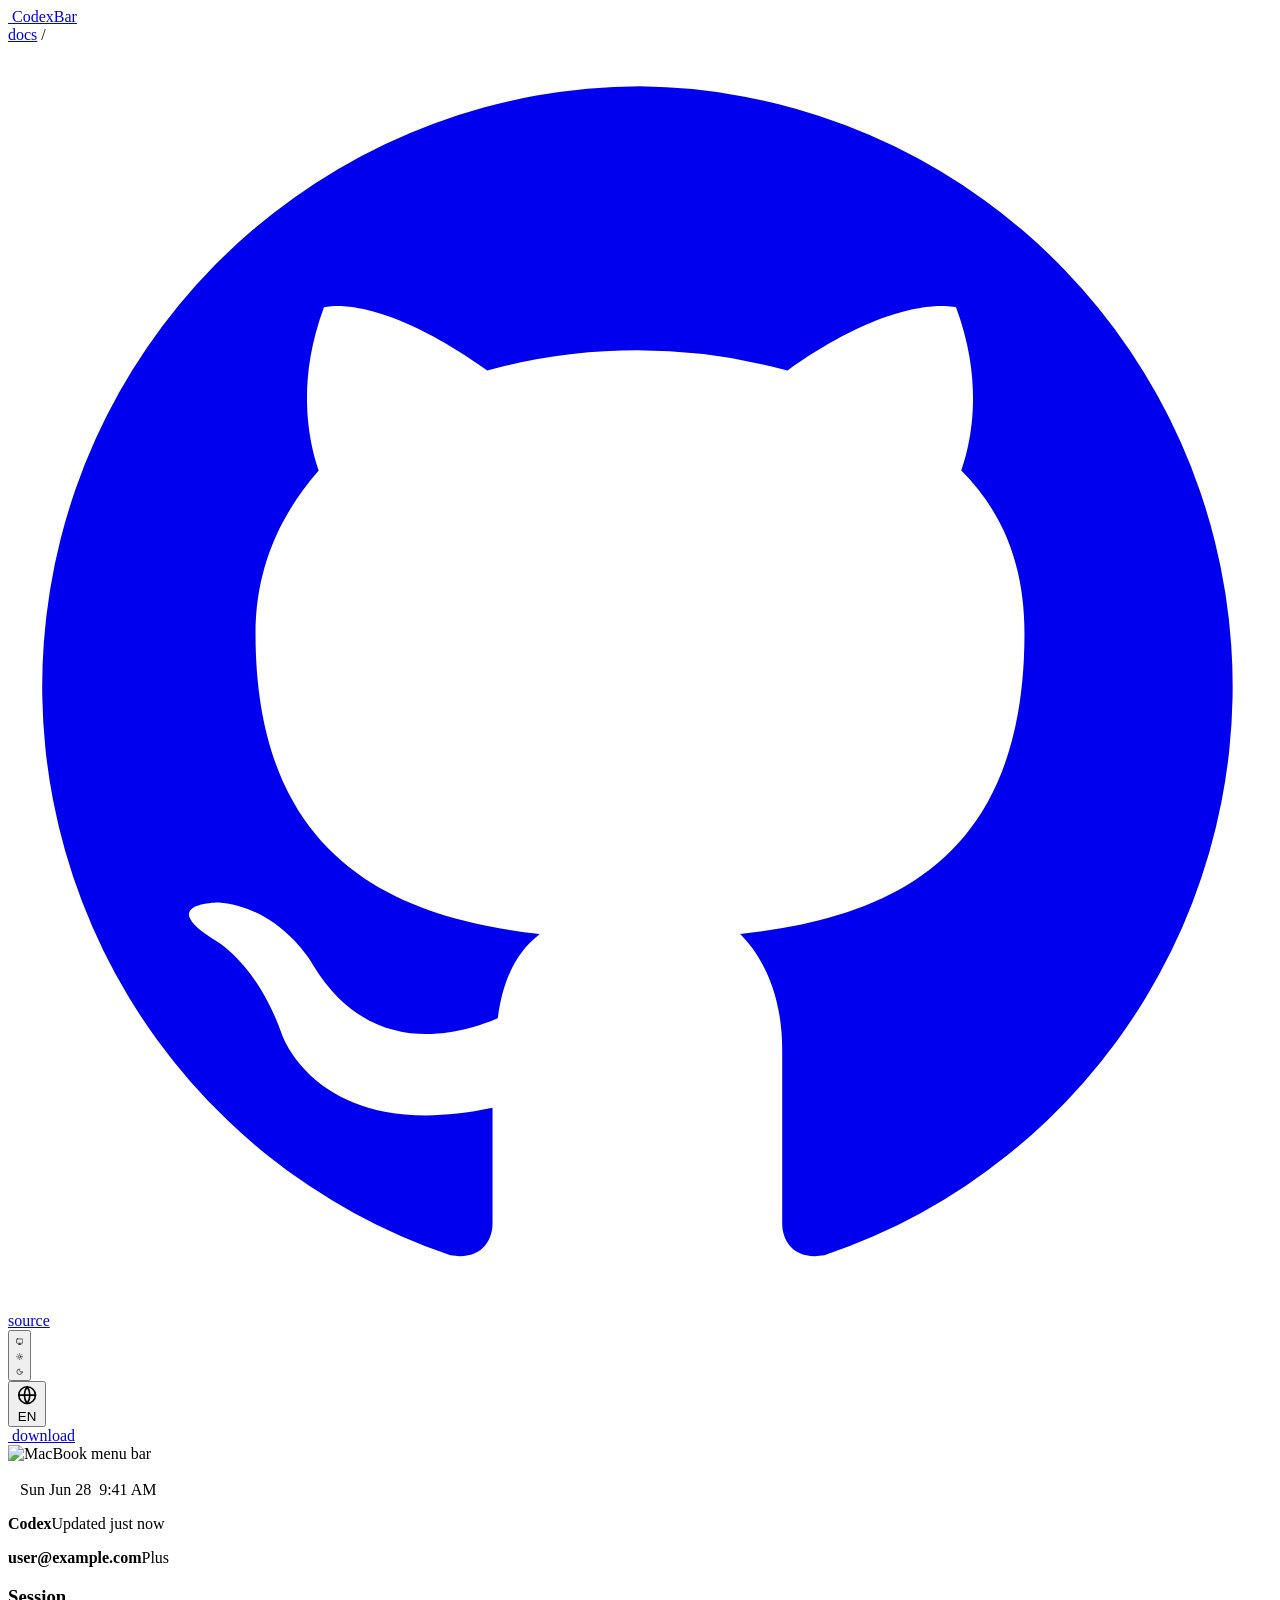
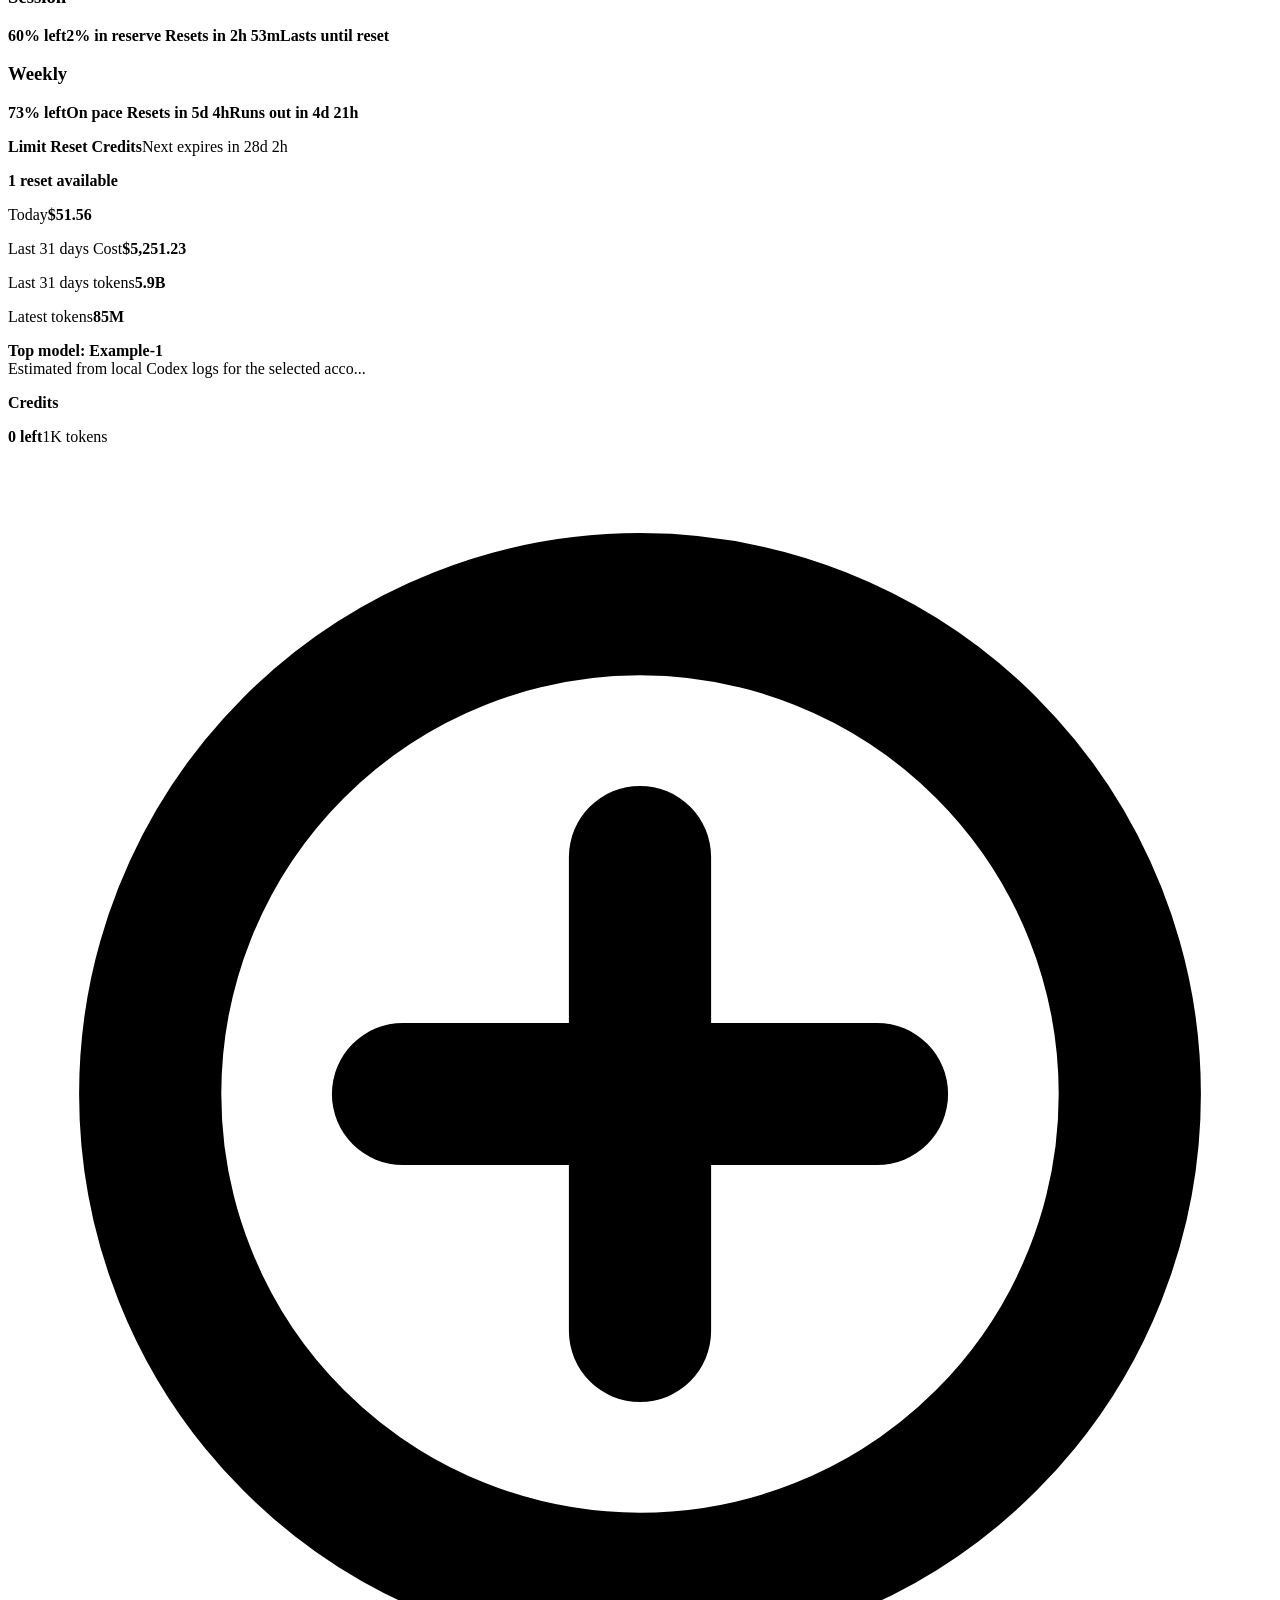
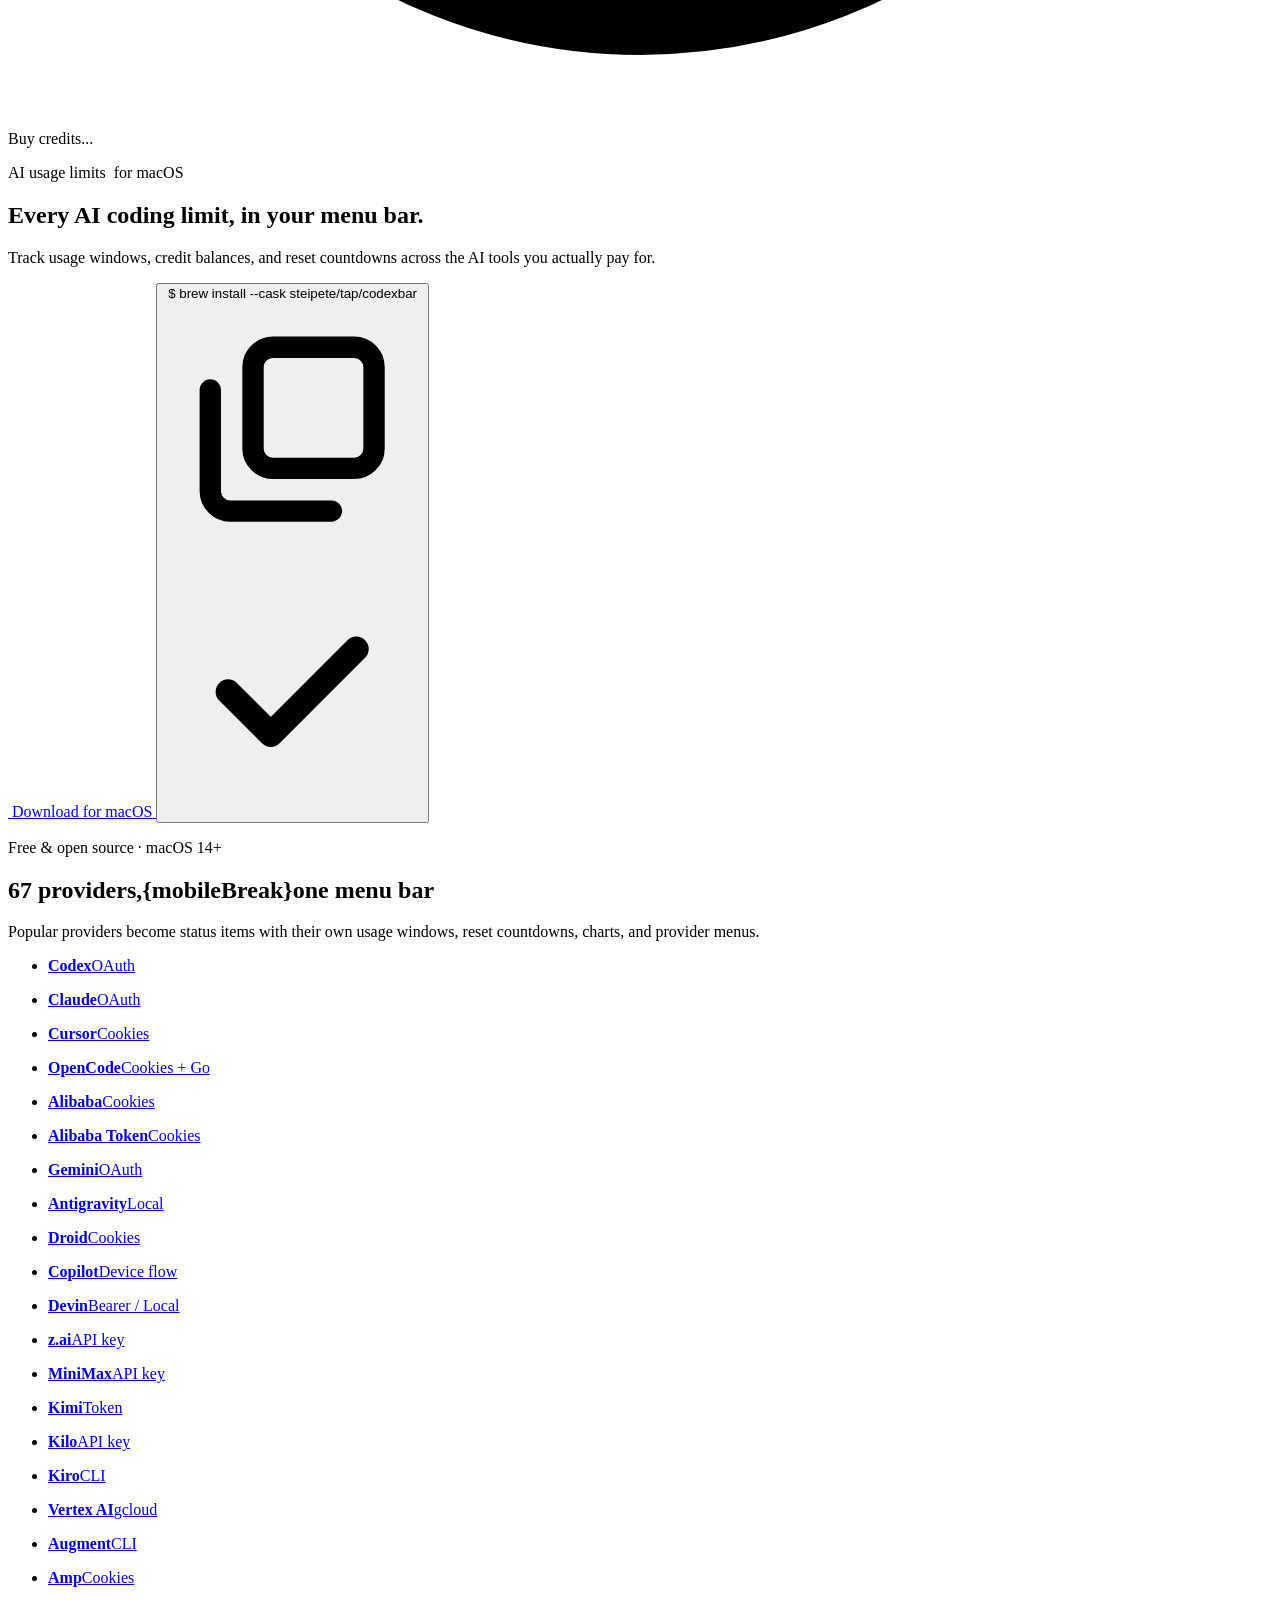
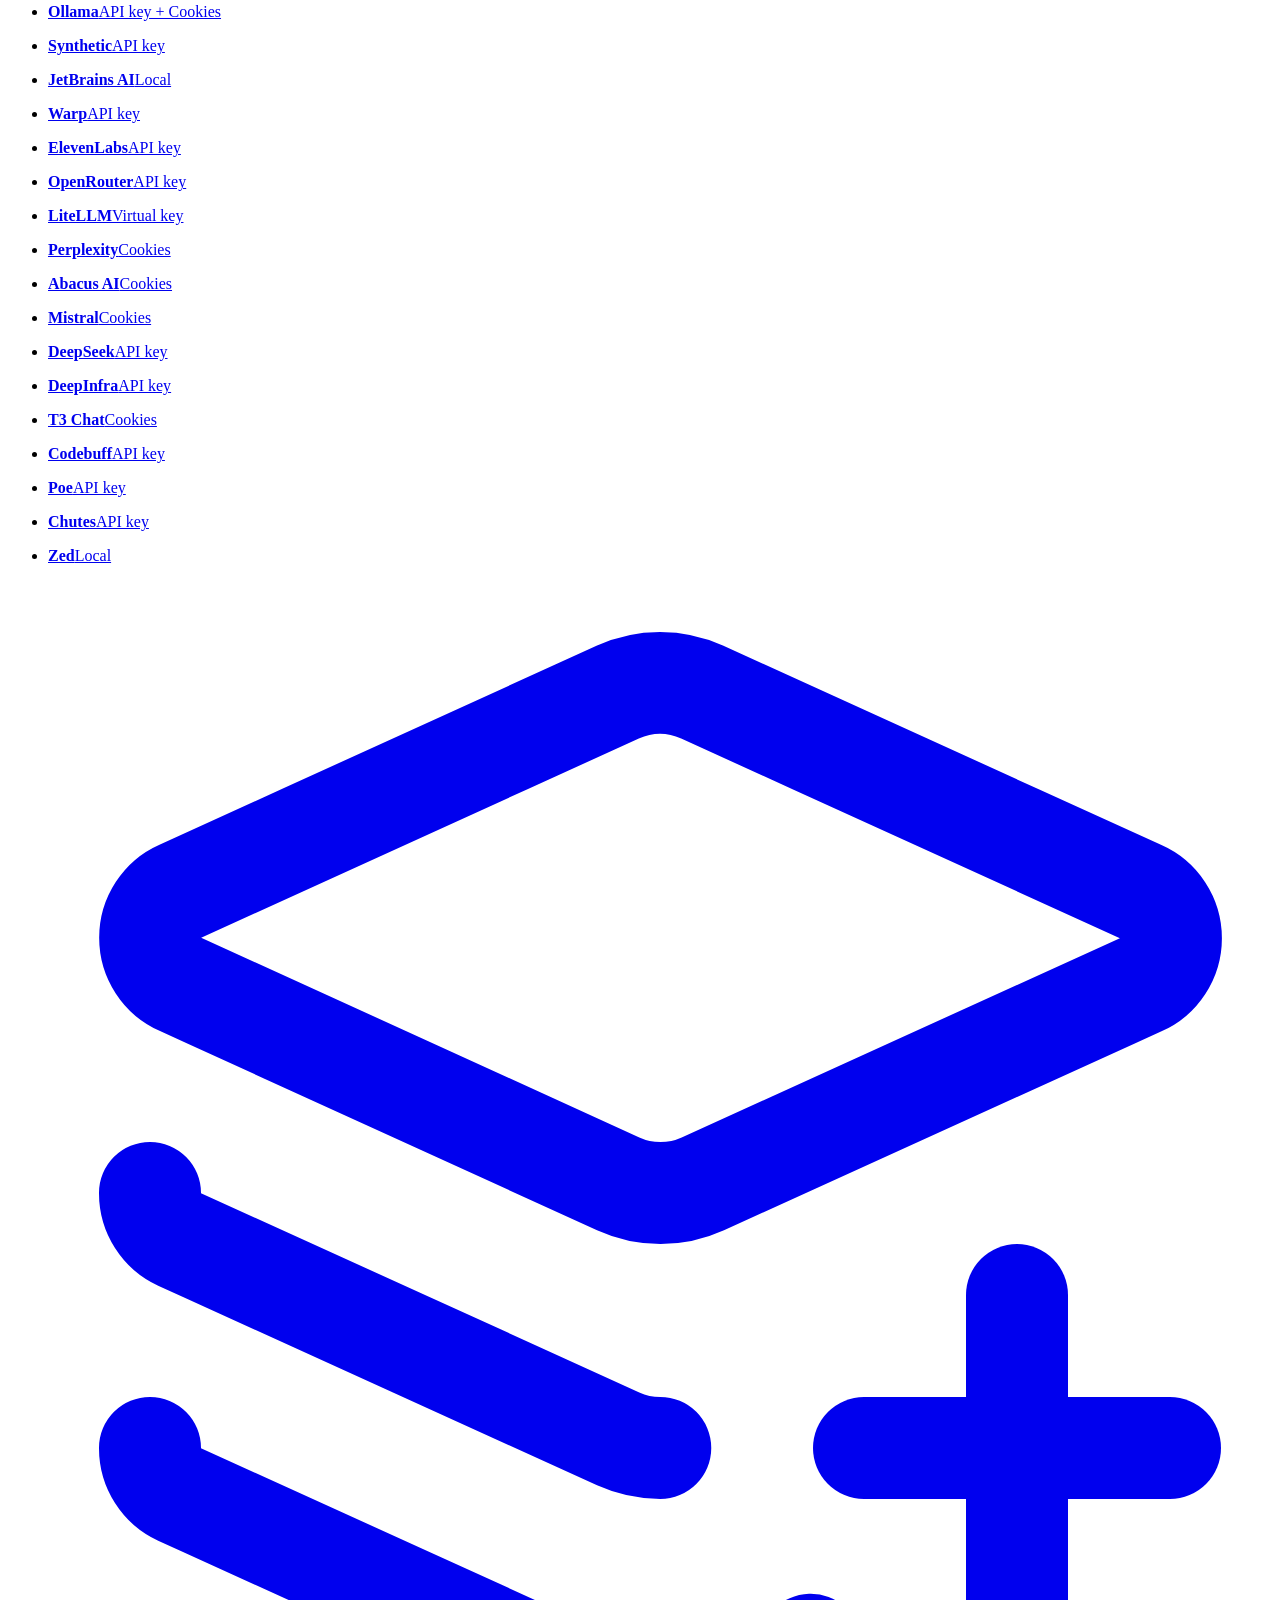
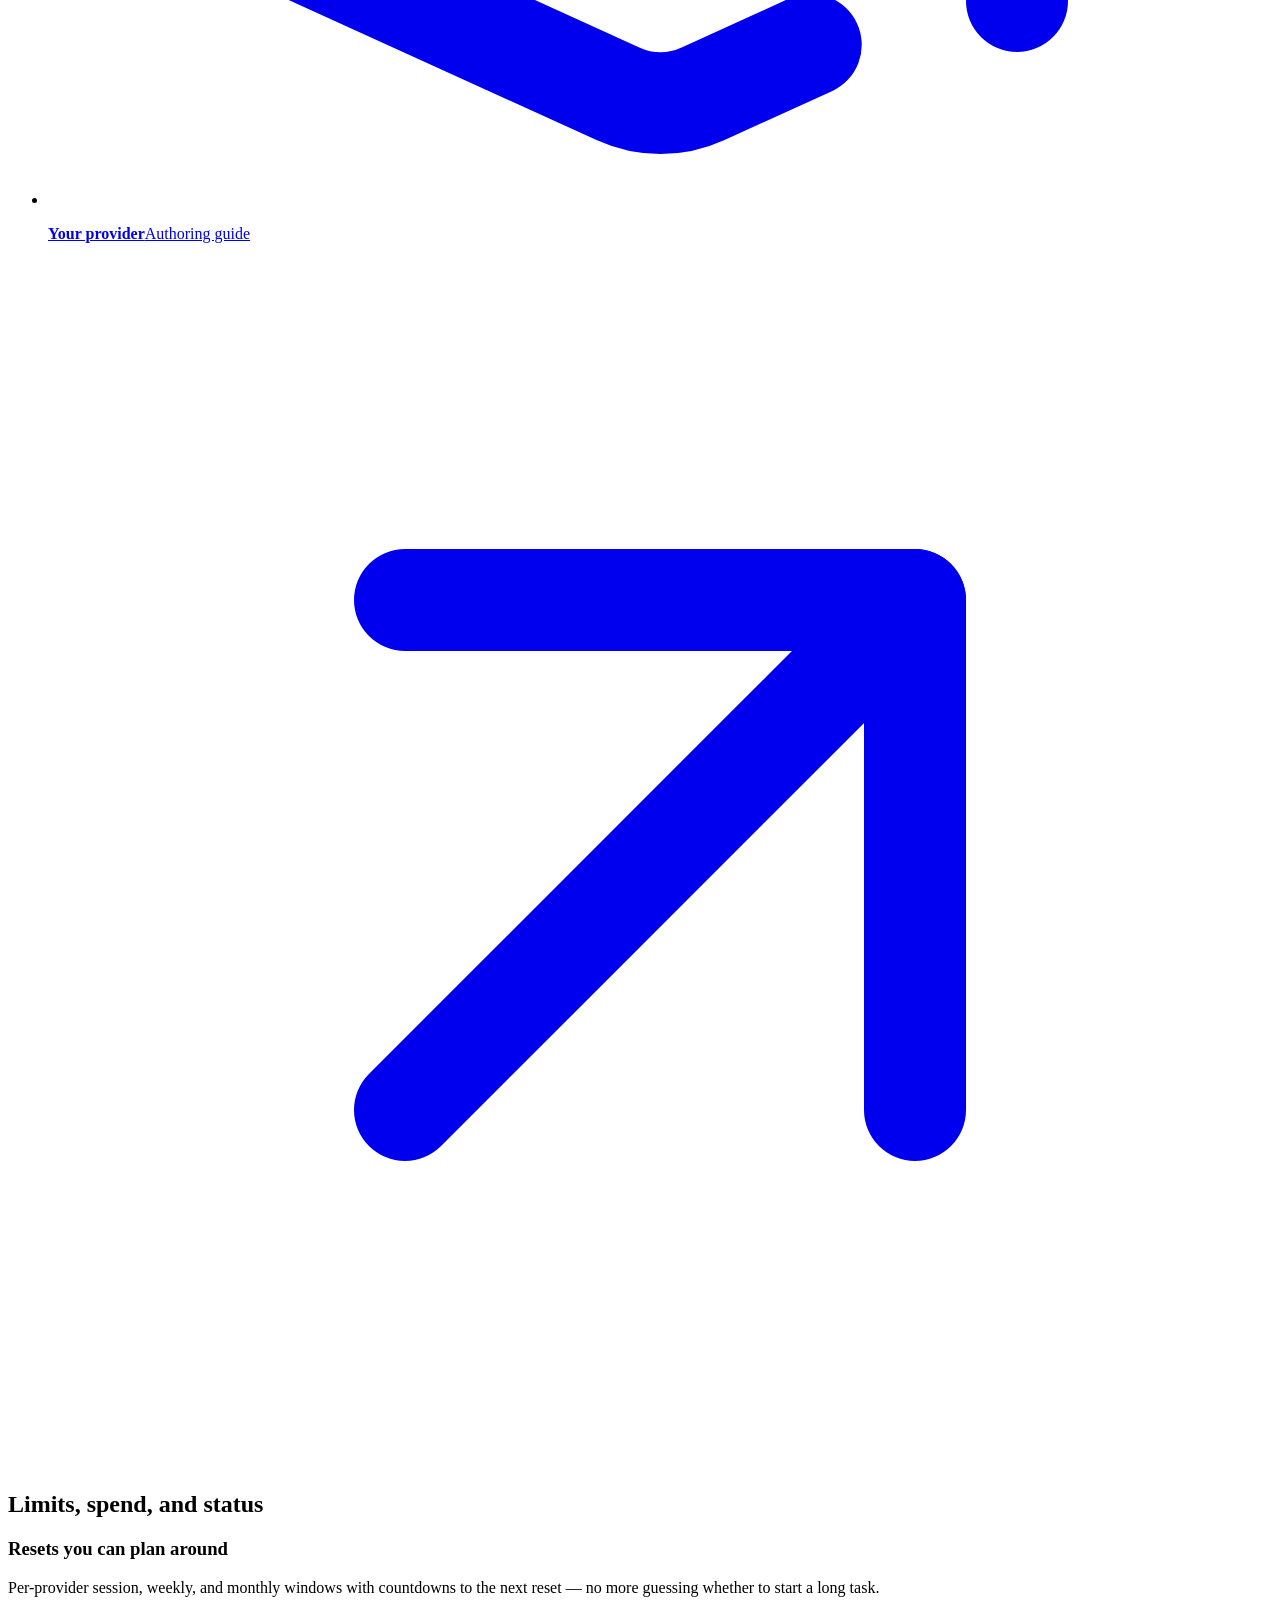
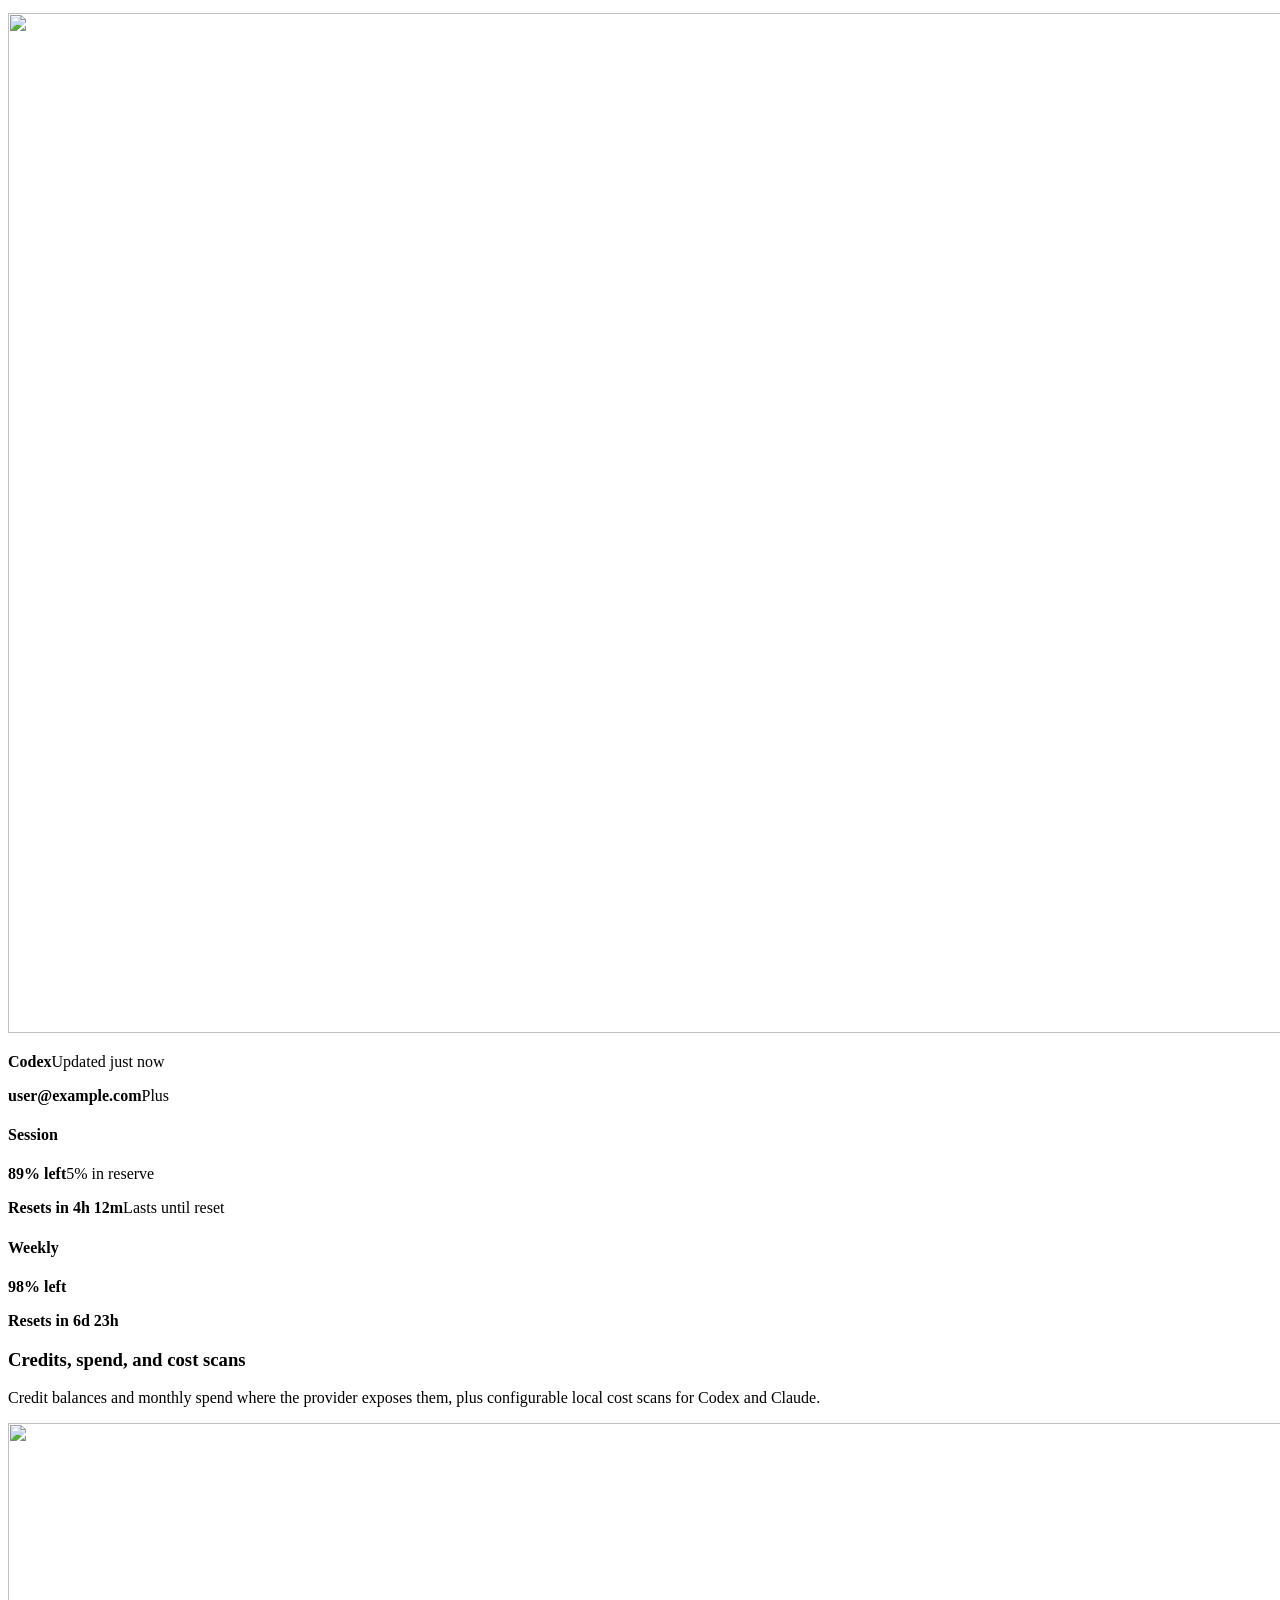
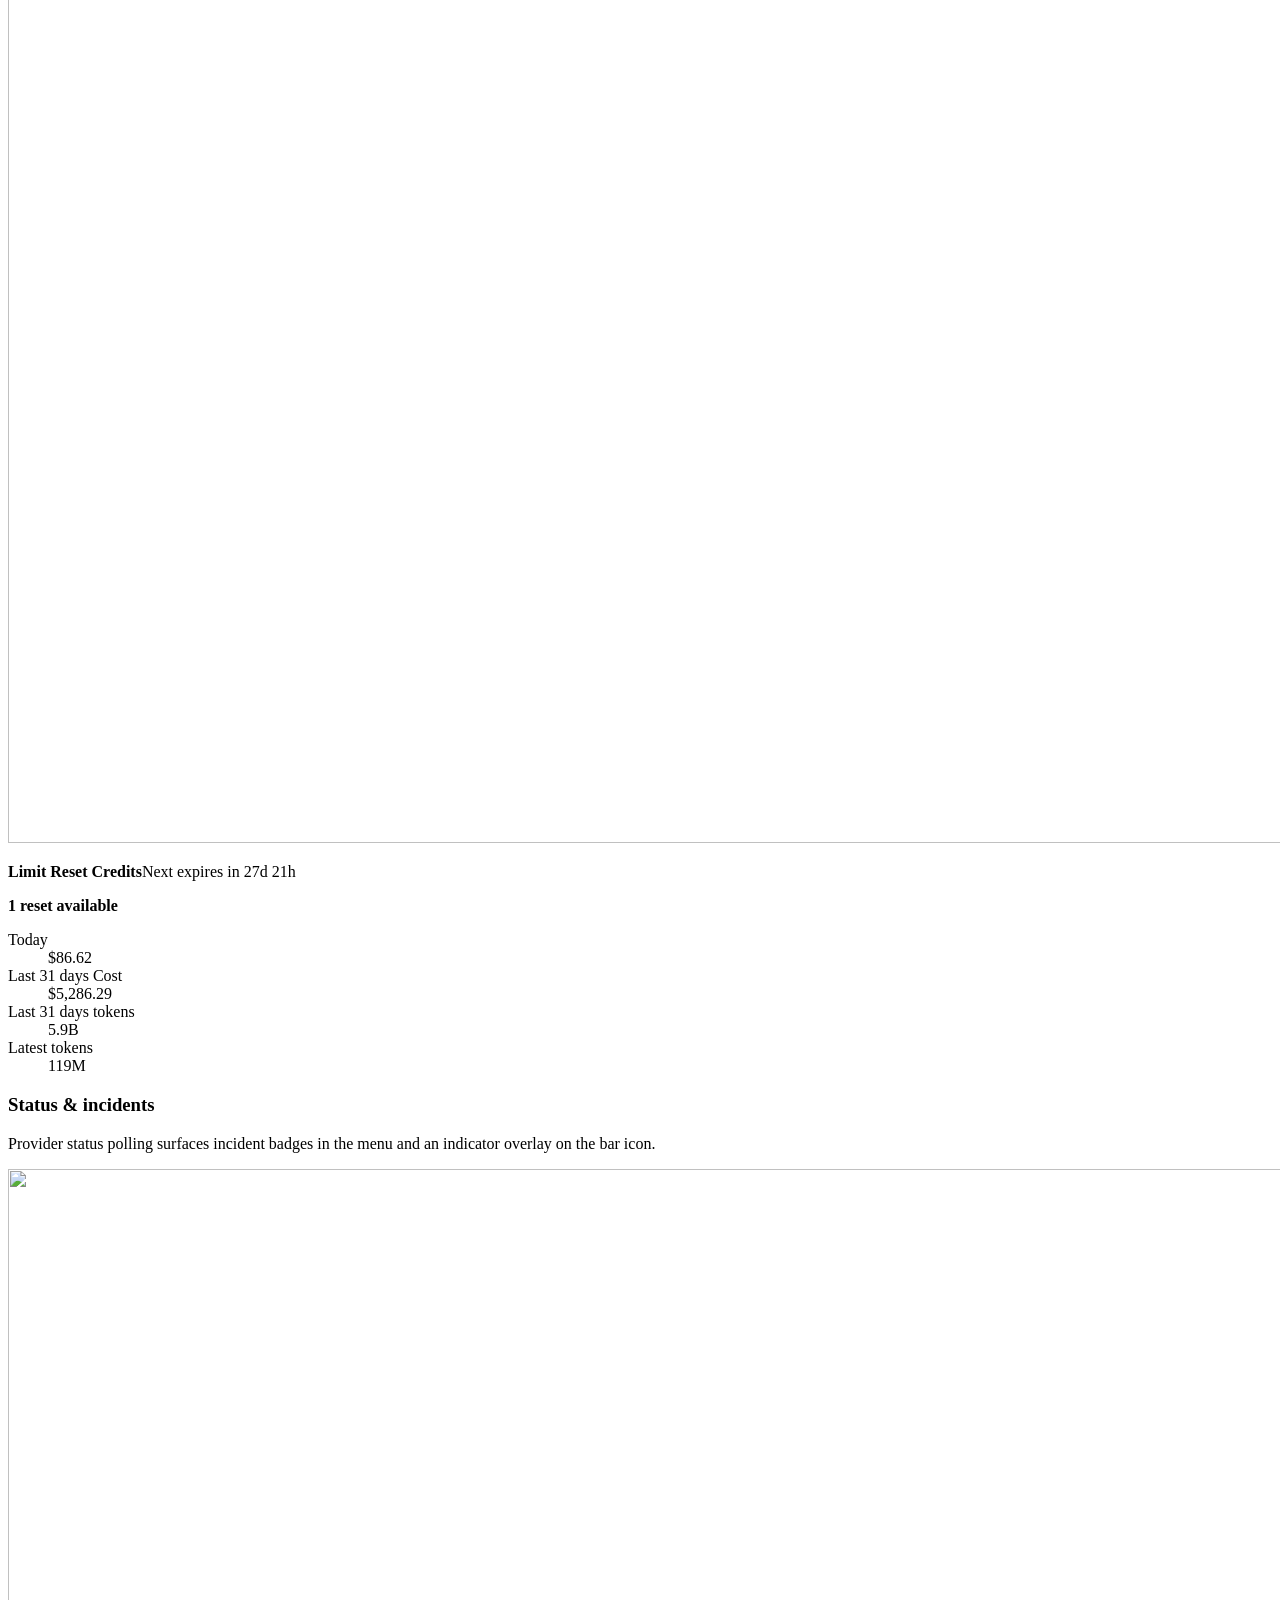
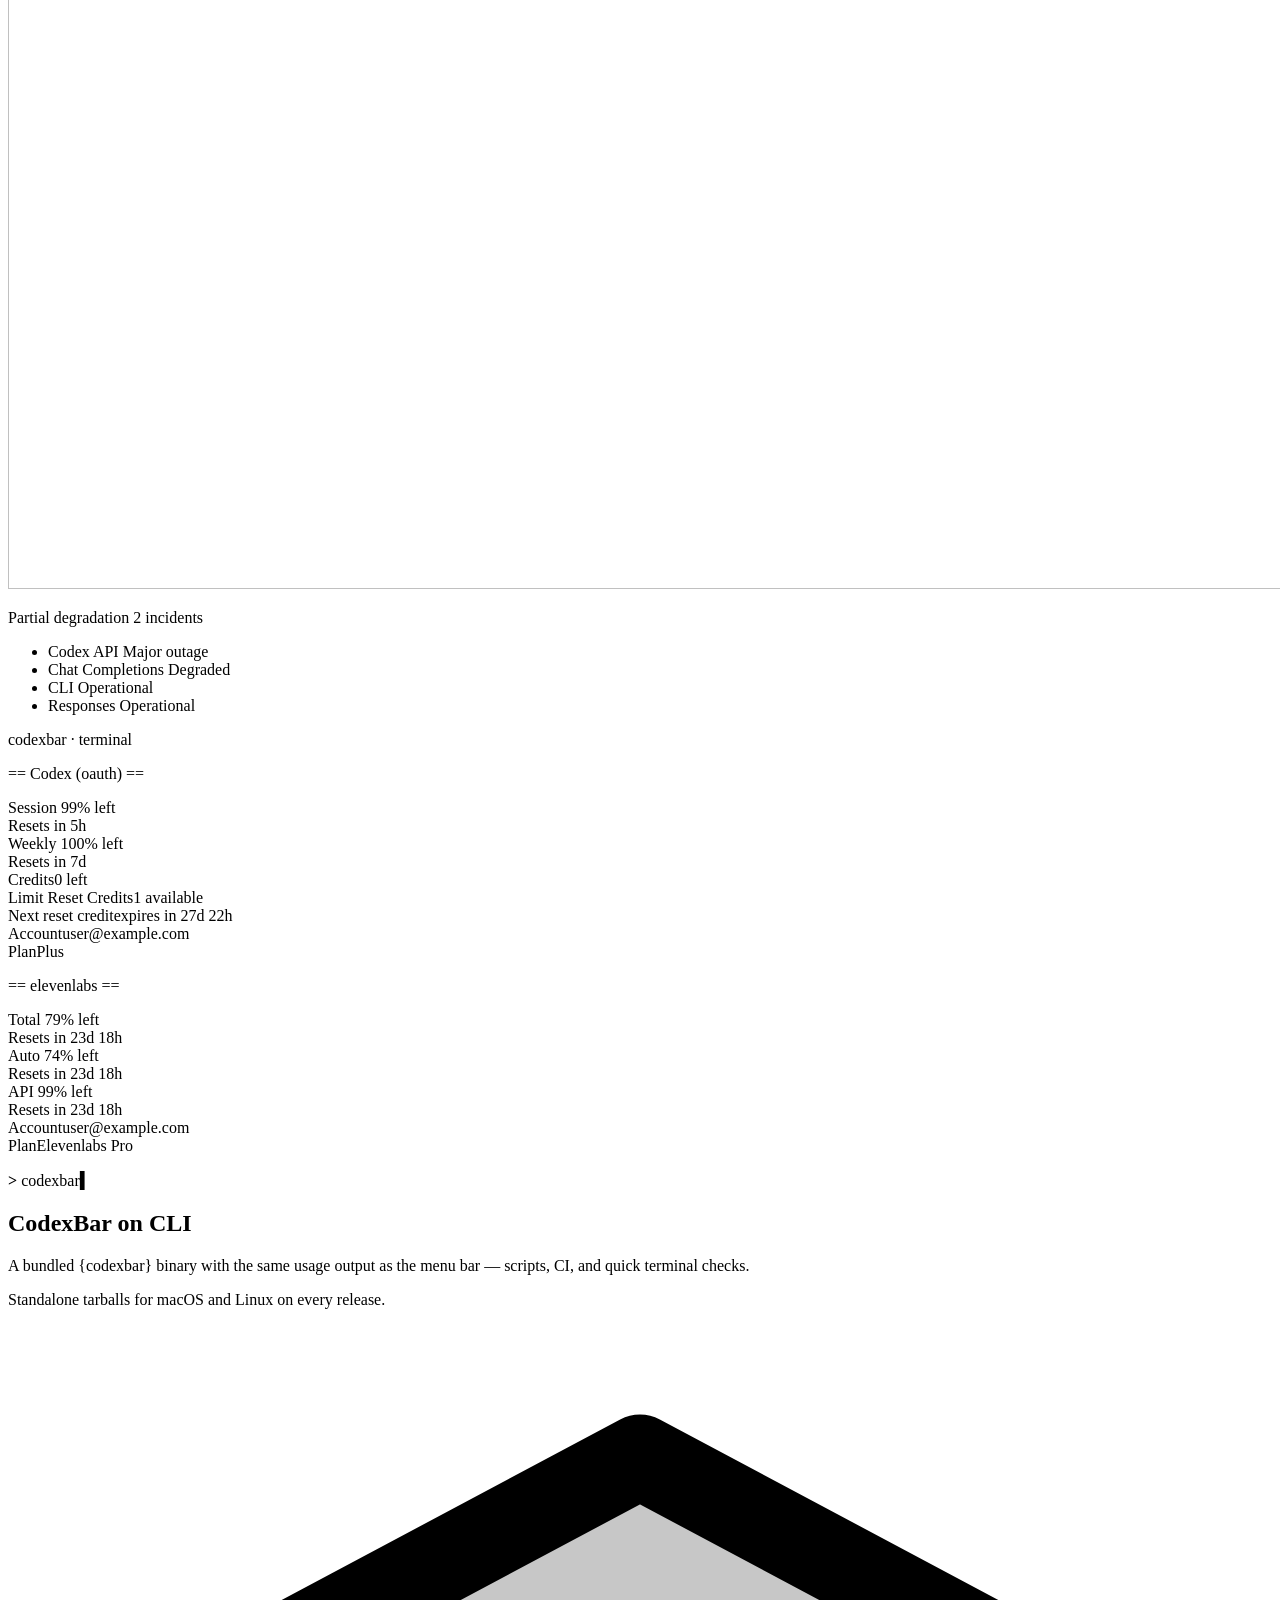
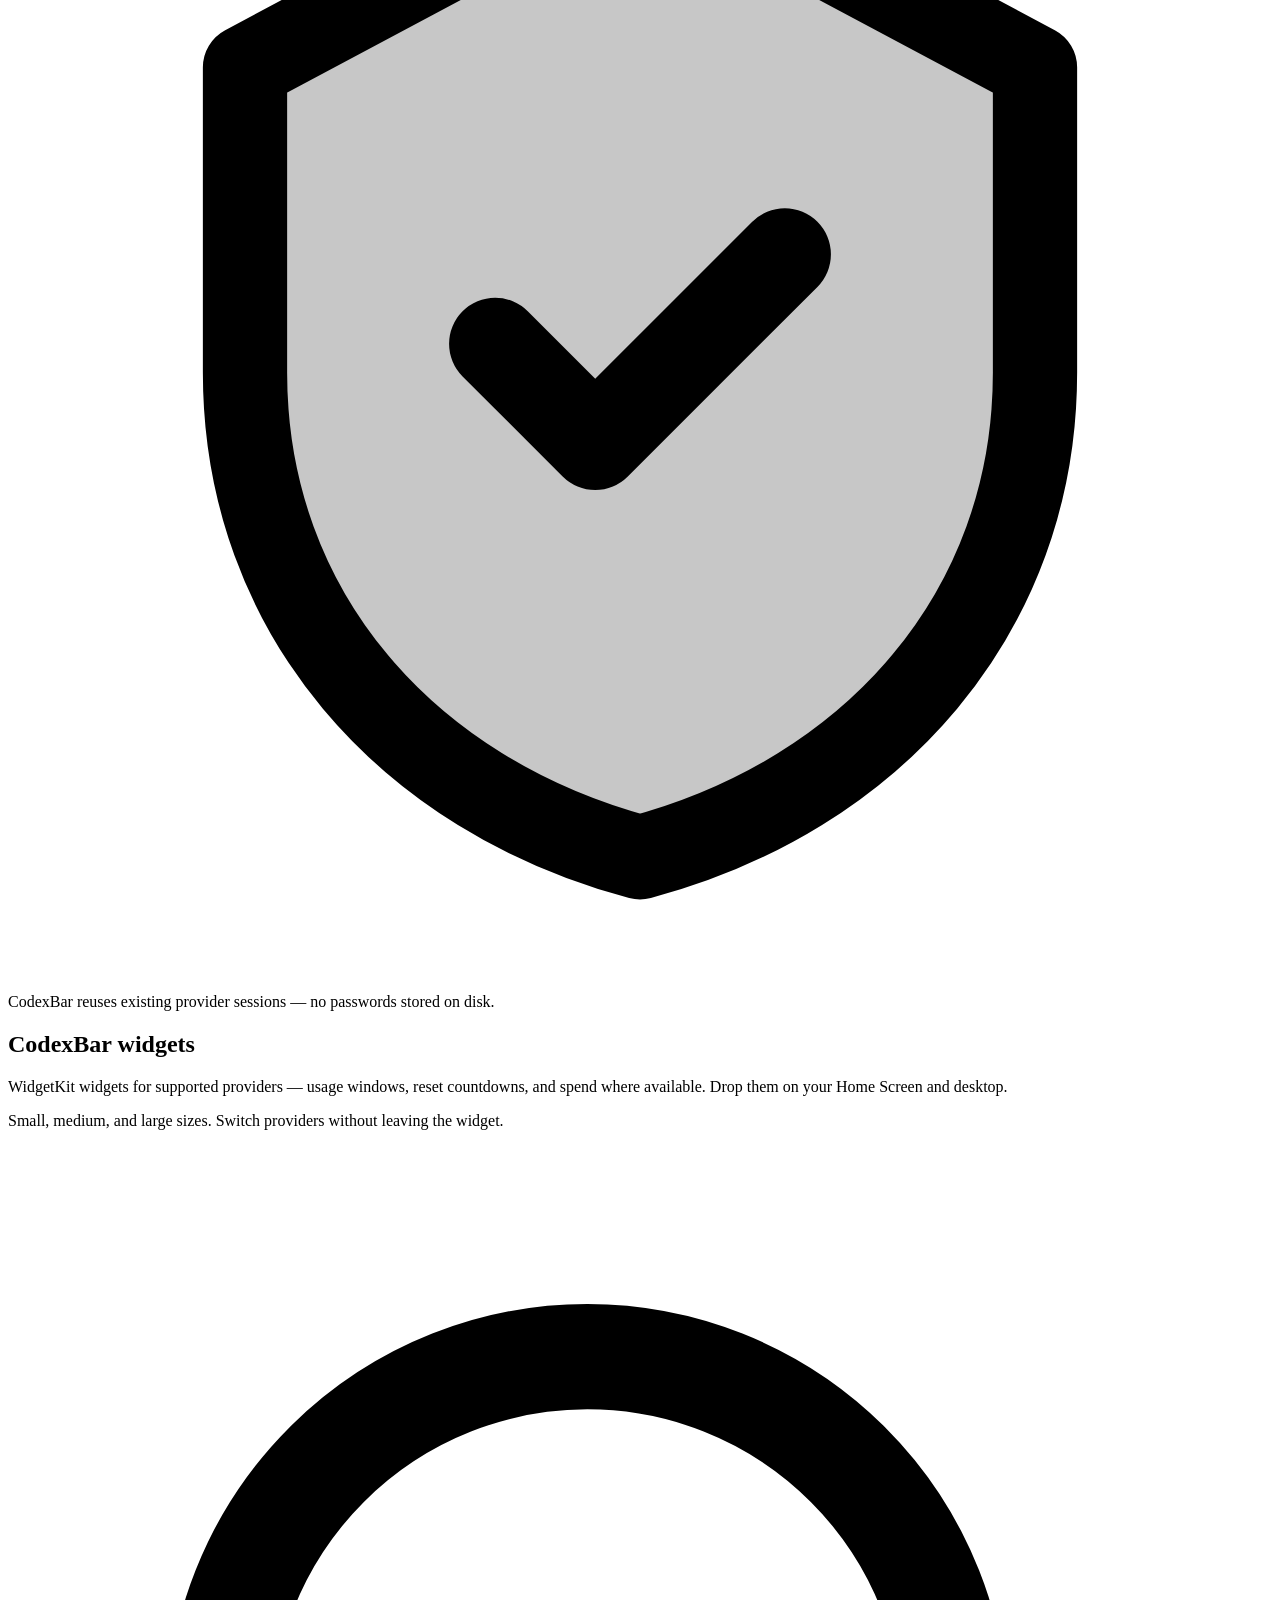
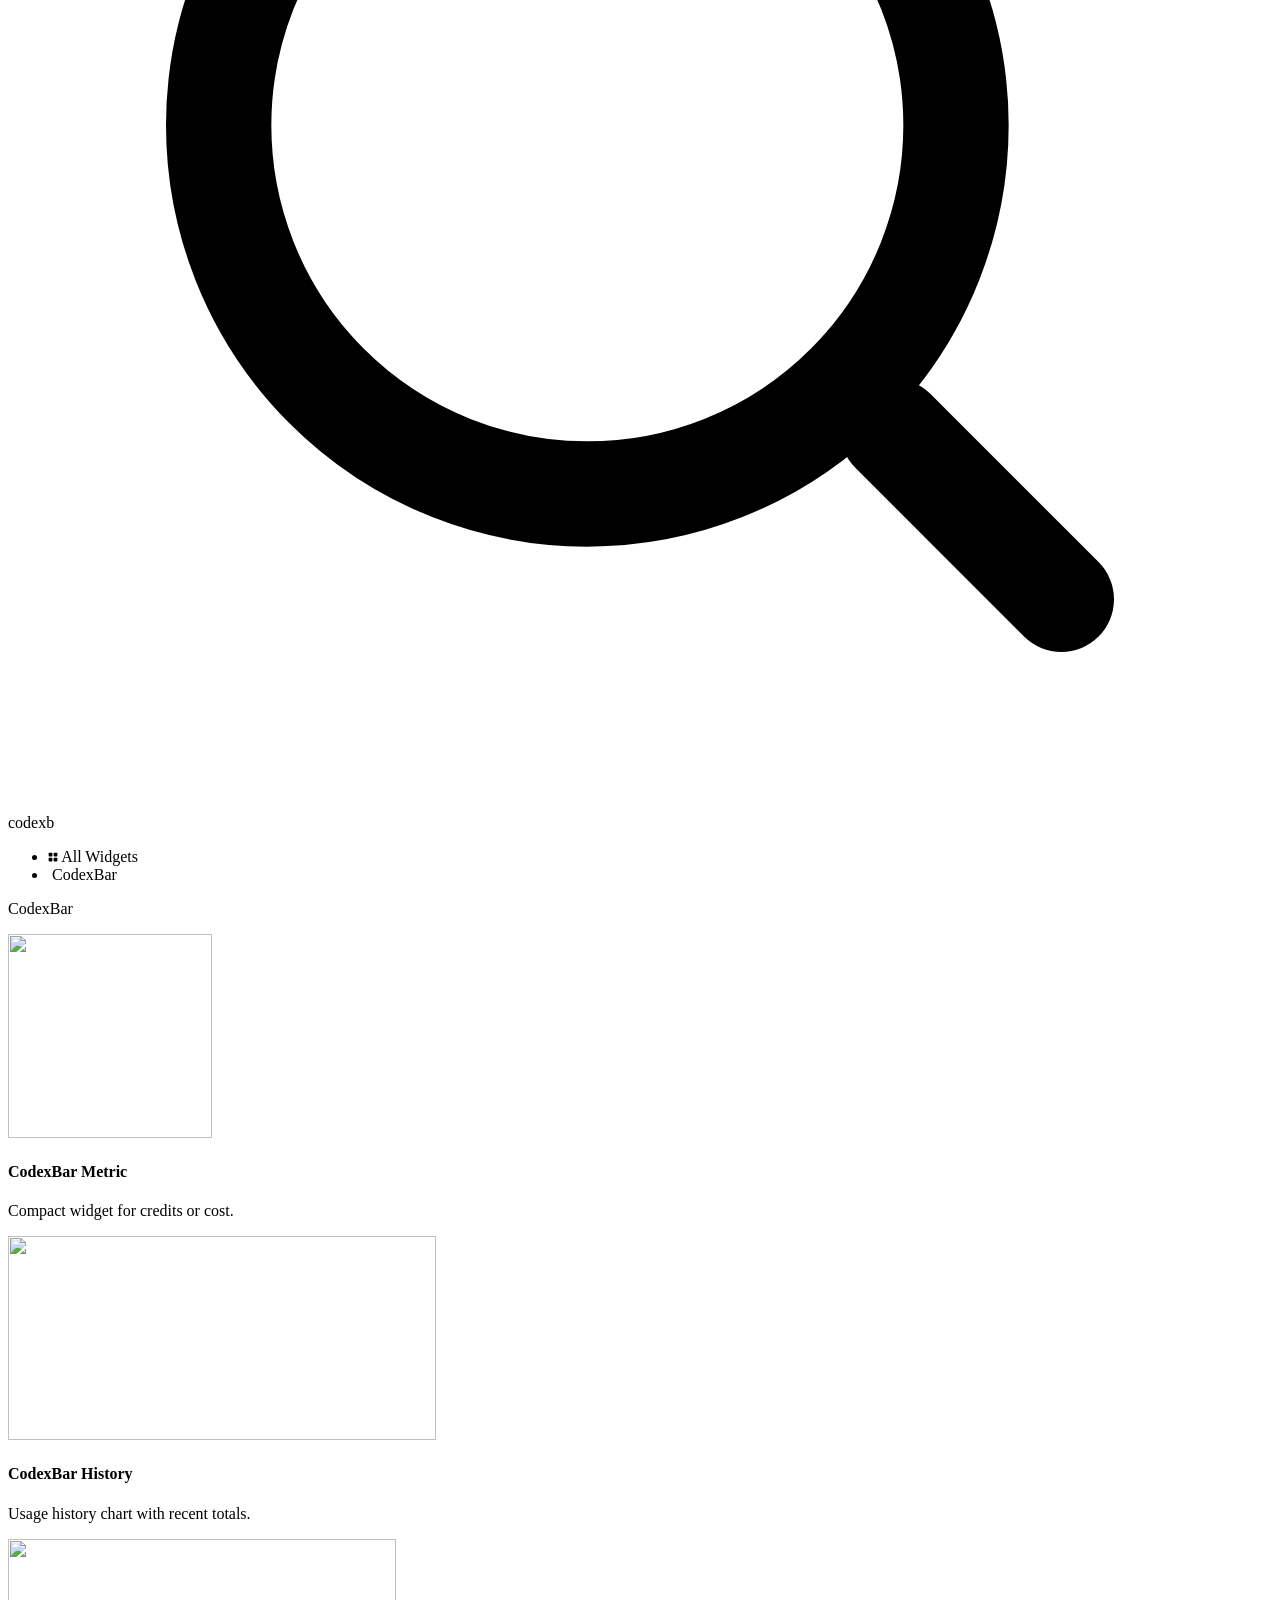
==== docs/index.html @ 72b9cc02 "Merge branch 'steipete:main' into feat/linux-gui" ====
<!doctype html>
<html lang="en" class="bg-black">
  <head>
    <meta charset="utf-8" />
    <meta name="viewport" content="width=device-width, initial-scale=1" />
    <title>CodexBar — every AI coding limit, in your menu bar</title>
    <meta
      name="description"
      content="A tiny macOS menu bar app that tracks AI coding-provider usage windows, credits, costs, and resets across 67 providers — Codex, OpenAI, Claude, Cursor, Gemini, Copilot, LiteLLM, and more."
    />
    <meta name="theme-color" content="#0a0a0c" />
    <link rel="canonical" href="https://codexbar.app/" />
    <link rel="alternate" hreflang="x-default" href="https://codexbar.app/" />
    <link rel="alternate" hreflang="en" href="https://codexbar.app/?lang=en" />
    <link rel="alternate" hreflang="zh-CN" href="https://codexbar.app/?lang=zh-CN" />
    <link rel="alternate" hreflang="zh-TW" href="https://codexbar.app/?lang=zh-TW" />
    <link rel="alternate" hreflang="ja" href="https://codexbar.app/?lang=ja-JP" />
    <link rel="alternate" hreflang="es" href="https://codexbar.app/?lang=es" />
    <link rel="alternate" hreflang="pt-BR" href="https://codexbar.app/?lang=pt-BR" />
    <link rel="alternate" hreflang="ko" href="https://codexbar.app/?lang=ko" />
    <link rel="alternate" hreflang="de" href="https://codexbar.app/?lang=de" />
    <link rel="alternate" hreflang="fr" href="https://codexbar.app/?lang=fr" />
    <link rel="alternate" hreflang="ar" href="https://codexbar.app/?lang=ar" />
    <link rel="alternate" hreflang="it" href="https://codexbar.app/?lang=it" />
    <link rel="alternate" hreflang="vi" href="https://codexbar.app/?lang=vi" />
    <link rel="alternate" hreflang="nl" href="https://codexbar.app/?lang=nl" />
    <link rel="alternate" hreflang="tr" href="https://codexbar.app/?lang=tr" />
    <link rel="alternate" hreflang="uk" href="https://codexbar.app/?lang=uk" />
    <link rel="alternate" hreflang="ru" href="https://codexbar.app/?lang=ru" />
    <link rel="alternate" hreflang="id" href="https://codexbar.app/?lang=id" />
    <link rel="alternate" hreflang="pl" href="https://codexbar.app/?lang=pl" />
    <link rel="alternate" hreflang="fa" href="https://codexbar.app/?lang=fa" />
    <link rel="alternate" hreflang="th" href="https://codexbar.app/?lang=th" />
    <link rel="alternate" hreflang="gl" href="https://codexbar.app/?lang=gl" />
    <link rel="alternate" hreflang="ca" href="https://codexbar.app/?lang=ca" />
    <link rel="alternate" hreflang="sv" href="https://codexbar.app/?lang=sv" />
    <meta property="og:title" content="CodexBar" />
    <meta
      property="og:description"
      content="Track usage windows, credits, and resets across 67 AI coding providers from your macOS menu bar."
    />
    <meta property="og:type" content="website" />
    <meta property="og:url" content="https://codexbar.app/" />
    <meta property="og:image" content="https://codexbar.app/social.png?v=4" />
    <meta property="og:image:width" content="1200" />
    <meta property="og:image:height" content="630" />
    <meta name="twitter:image" content="https://codexbar.app/social.png?v=4" />
    <meta name="twitter:card" content="summary_large_image" />
    <link rel="icon" type="image/png" href="./icon.png?v=2" />
    <link rel="apple-touch-icon" href="./icon.png?v=2" />
    <script>
      (() => {
        const queryTheme = new URLSearchParams(location.search).get('theme');
        let storedTheme = 'system';
        try {
          storedTheme = localStorage.getItem('codexbar-theme') || 'system';
        } catch (_) {}
        const preference = queryTheme === 'light' || queryTheme === 'dark' ? queryTheme : storedTheme;
        const resolvedTheme = preference === 'system'
          ? (window.matchMedia('(prefers-color-scheme: dark)').matches ? 'dark' : 'light')
          : preference;
        document.documentElement.dataset.theme = resolvedTheme;
        document.documentElement.dataset.themePreference = preference;
      })();
    </script>
    <link rel="stylesheet" href="./site-utilities.css?v=1" />
    <link rel="stylesheet" href="./site.css?v=3" />

  </head>

  <body class="min-h-screen overflow-x-hidden text-zinc-100">
    <header class="absolute inset-x-0 top-0 z-20 flex h-[var(--header-height)] items-center justify-between bg-transparent px-5 sm:px-8 md:grid md:grid-cols-[1fr_auto_1fr] lg:px-12">
      <a href="#top" class="button-press flex w-fit items-center gap-2.5 text-sm font-semibold tracking-[-0.03em] text-white sm:text-base" aria-label="CodexBar home" data-i18n-aria-label="nav.home">
        <img src="./icon.png?v=2" alt="" class="h-7 w-7 rounded-[7px] sm:h-8 sm:w-8 sm:rounded-lg" />
        <span>CodexBar</span>
      </a>

      <nav class="hidden items-center justify-center gap-3 md:flex" aria-label="Project links" data-i18n-aria-label="nav.projectLinks">
        <a
          href="https://github.com/steipete/CodexBar/blob/main/docs/providers.md"
          class="button-press hidden text-[14px] text-zinc-400 hover:text-white sm:block"
         data-i18n="nav.docs">docs</a>
        <span class="hidden text-sm text-zinc-700 sm:block" aria-hidden="true" data-project-separator>/</span>
        <a
          href="https://github.com/steipete/CodexBar"
          class="button-press group flex items-center justify-center gap-2.5 text-[14px] text-zinc-400 hover:text-white"
          aria-label="CodexBar source on GitHub" data-i18n-aria-label="nav.sourceGitHub"
        >
          <svg class="h-5 w-5" viewBox="0 0 24 24" fill="currentColor" aria-hidden="true">
            <path d="M12 .8a11.4 11.4 0 0 0-3.6 22.2c.6.1.8-.3.8-.6v-2.2c-3.3.7-4-1.4-4-1.4-.5-1.4-1.3-1.8-1.3-1.8-1.1-.7.1-.7.1-.7 1.2.1 1.8 1.2 1.8 1.2 1.1 1.8 2.8 1.3 3.5 1 .1-.8.4-1.3.8-1.6-2.6-.3-5.4-1.3-5.4-5.7 0-1.3.5-2.3 1.2-3.1-.1-.3-.5-1.5.1-3.1 0 0 1-.3 3.1 1.2a10.8 10.8 0 0 1 5.7 0C16.9 4.7 18 5 18 5c.6 1.6.2 2.8.1 3.1.8.8 1.2 1.8 1.2 3.1 0 4.4-2.7 5.4-5.4 5.7.4.4.8 1.1.8 2.2v3.3c0 .3.2.7.8.6A11.4 11.4 0 0 0 12 .8Z" />
          </svg>
          <span class="hidden sm:inline" data-i18n-rich="nav.sourceStars">
            source
          </span>
        </a>
      </nav>

      <nav class="flex items-center justify-end gap-2 sm:gap-3" aria-label="Display and download" data-i18n-aria-label="nav.displayDownload">
        <button class="theme-option grid" id="theme-toggle" type="button" data-theme-value="system" aria-label="Theme: system. Switch to light" title="System theme">
              <svg data-theme-icon="system" viewBox="0 0 24 24" fill="none" stroke="currentColor" stroke-width="2" stroke-linecap="round" stroke-linejoin="round" aria-hidden="true">
                <rect width="20" height="14" x="2" y="3" rx="2" />
                <line x1="8" x2="16" y1="21" y2="21" />
                <line x1="12" x2="12" y1="17" y2="21" />
              </svg>
              <svg data-theme-icon="light" viewBox="0 0 24 24" fill="none" stroke="currentColor" stroke-width="2" stroke-linecap="round" stroke-linejoin="round" aria-hidden="true">
                <circle cx="12" cy="12" r="4" />
                <path d="M12 2v2" /><path d="M12 20v2" /><path d="m4.93 4.93 1.41 1.41" /><path d="m17.66 17.66 1.41 1.41" /><path d="M2 12h2" /><path d="M20 12h2" /><path d="m6.34 17.66-1.41 1.41" /><path d="m19.07 4.93-1.41 1.41" />
              </svg>
              <svg data-theme-icon="dark" viewBox="0 0 24 24" fill="none" stroke="currentColor" stroke-width="2" stroke-linecap="round" stroke-linejoin="round" aria-hidden="true">
                <path d="M20.985 12.486a9 9 0 1 1-9.473-9.472c.405-.022.617.46.402.803a6 6 0 0 0 8.268 8.268c.344-.215.825-.004.803.401" />
              </svg>
        </button>

        <div class="language-picker" id="language-picker">
          <button
            class="language-picker-trigger button-press"
            id="language-picker-trigger"
            type="button"
            aria-haspopup="listbox"
            aria-expanded="false"
            aria-controls="language-picker-menu"
            aria-label="Language" data-i18n-aria-label="nav.language"
          >
            <svg viewBox="0 0 24 24" fill="none" stroke="currentColor" stroke-width="1.8" stroke-linecap="round" stroke-linejoin="round" aria-hidden="true">
              <circle cx="12" cy="12" r="9" />
              <path d="M3 12h18M12 3a15 15 0 0 1 0 18M12 3a15 15 0 0 0 0 18" />
            </svg>
            <span data-lang-short>EN</span>
          </button>
          <div class="language-picker-menu" id="language-picker-menu" hidden>
            <div class="language-picker-menu-scroll" id="language-picker-list" role="listbox" aria-label="Language" data-i18n-aria-label="nav.language"></div>
          </div>
        </div>

        <span class="header-divider hidden sm:block" aria-hidden="true"></span>
        <a
          href="https://github.com/steipete/CodexBar/releases/latest"
          class="download-button button-press inline-flex h-9 items-center gap-2 rounded-full px-4 text-sm font-medium sm:h-10 sm:px-5"
        >
          <span class="grid h-4 w-4 place-items-center" aria-hidden="true">
            <img src="./images/apple.svg" alt="" class="apple-icon" />
          </span>
          <span data-i18n="nav.download">download</span>
        </a>
      </nav>
    </header>

    <main id="top">
      <section class="hero-section relative overflow-hidden">
          <div class="mockup-stage" id="mockup-stage" aria-hidden="true">
          <div class="mockup-glow" aria-hidden="true"></div>
          <div class="mockup-wrap" id="mockup-wrap">
            <img
              src="./hero-mockup.svg"
              alt="MacBook menu bar"
              data-i18n-alt="mockup.macbookAlt"
              class="block h-full w-full select-none object-contain"
              draggable="false"
              width="6111"
              height="3239"
              fetchpriority="high"
            />
          </div>
          <div class="mockup-hud-layer">
            <div class="mockup-artboard">
            <div class="mockup-hud-anchor">
            <div class="system-menubar" aria-label="macOS menu bar status items" data-i18n-aria-label="mockup.menuBarAria">
              <img class="sf-symbol sf-symbol--openclaw" src="./images/menubar/openclaw-menubar.svg" alt="" aria-hidden="true" />
              <div class="menu-bar-mark" aria-label="CodexBar menu bar icon" data-i18n-aria-label="mockup.menuIconAria">
                <span></span>
                <span></span>
              </div>
              <img class="sf-symbol" src="./images/menubar/wifi.png" alt="" aria-hidden="true" style="filter: brightness(0) invert(86%) drop-shadow(0 0.08em 0.18em rgba(0, 0, 0, 0.58))" />
              <img class="sf-symbol" src="./images/menubar/personalhotspot.png" alt="" aria-hidden="true" style="filter: brightness(0) invert(86%) drop-shadow(0 0.08em 0.18em rgba(0, 0, 0, 0.58))" />
              <img class="sf-symbol" src="./images/menubar/person-circle.png" alt="" aria-hidden="true" style="filter: brightness(0) invert(86%) drop-shadow(0 0.08em 0.18em rgba(0, 0, 0, 0.58))" />
              <span class="time" id="menu-time">Sun Jun 28&nbsp;&nbsp;9:41 AM</span>
            </div>
            <aside class="codex-popover" aria-label="Open CodexBar usage panel" data-i18n-aria-label="mockup.usagePanelAria">
              <header class="popover-top">
                <p><strong>Codex</strong><span data-i18n="mockup.updatedJustNow">Updated just now</span></p>
                <p class="right"><strong>user@example.com</strong><span data-i18n="mockup.plus">Plus</span></p>
              </header>

              <section class="popover-section">
                <h3 data-i18n="mockup.session">Session</h3>
                <div class="usage-meter" style="--fill: 60%; --danger: 58%; --meter-delay: 420ms;"><i style="--tick: 20%;"></i><i style="--tick: 48%;"></i></div>
                <p class="usage-row">
                  <span><strong data-i18n="mockup.left60">60% left</strong><strong data-i18n="mockup.reserve2">2% in reserve</strong></span>
                  <span class="right"><strong data-i18n="mockup.resets2h53m">Resets in 2h 53m</strong><strong data-i18n="mockup.lastsUntilReset">Lasts until reset</strong></span>
                </p>
              </section>

              <section class="popover-section">
                <h3 data-i18n="mockup.weekly">Weekly</h3>
                <div class="usage-meter" style="--fill: 73%; --danger: 73%; --meter-delay: 520ms;"><i style="--tick: 20%;"></i><i style="--tick: 48%;"></i></div>
                <p class="usage-row">
                  <span><strong data-i18n="mockup.left73">73% left</strong><strong data-i18n="mockup.onPace">On pace</strong></span>
                  <span class="right"><strong data-i18n="mockup.resets5d4h">Resets in 5d 4h</strong><strong data-i18n="mockup.runsOut4d21h">Runs out in 4d 21h</strong></span>
                </p>
              </section>

              <section class="reset-credit">
                <p><strong data-i18n="mockup.limitResetCredits">Limit Reset Credits</strong><span data-i18n="mockup.nextExpires28d2h">Next expires in 28d 2h</span></p>
                <p><strong data-i18n="mockup.manualResetAvailable">1 reset available</strong></p>
              </section>

              <section class="number-grid" aria-label="Recent Codex usage" data-i18n-aria-label="mockup.recentUsageAria">
                <p class="popover-number"><span data-i18n="mockup.today">Today</span><strong>$51.56</strong></p>
                <p class="popover-number"><span data-i18n="mockup.last31DaysCost">Last 31 days Cost</span><strong>$5,251.23</strong></p>
                <p class="popover-number"><span data-i18n="mockup.last31DaysTokens">Last 31 days tokens</span><strong>5.9B</strong></p>
                <p class="popover-number"><span data-i18n="mockup.latestTokens">Latest tokens</span><strong>85M</strong></p>
              </section>

              <figure class="usage-chart" aria-label="31 day usage chart" data-i18n-aria-label="mockup.usageChartAria">
                <i style="--h: 52%;"></i><i style="--h: 55%;"></i><i style="--h: 38%;"></i><i style="--h: 60%;"></i><i style="--h: 34%;"></i><i style="--h: 73%;"></i><i style="--h: 33%;"></i><i style="--h: 10%;"></i><i style="--h: 28%;"></i><i style="--h: 47%;"></i><i style="--h: 18%;"></i><i style="--h: 5%;"></i><i style="--h: 20%;"></i><i style="--h: 18%;"></i><i style="--h: 4%;"></i><i style="--h: 9%;"></i><i style="--h: 32%;"></i><i style="--h: 40%;"></i><i style="--h: 28%;"></i><i style="--h: 38%;"></i><i style="--h: 45%;"></i><i style="--h: 31%;"></i><i style="--h: 39%;"></i><i style="--h: 42%;"></i><i style="--h: 34%;"></i><i style="--h: 8%;"></i><i style="--h: 6%;"></i><i style="--h: 7%;"></i><i style="--h: 17%;"></i><i style="--h: 38%;"></i><i style="--h: 4%;"></i>
              </figure>

              <p class="popover-note"><strong data-i18n="mockup.topModel">Top model: Example-1</strong><br /><span data-i18n="mockup.estimatedLogs">Estimated from local Codex logs for the selected acco...</span></p>

              <section class="popover-foot">
                <strong data-i18n="mockup.credits">Credits</strong>
                <div class="credit-meter"></div>
                <p class="credit-row"><strong data-i18n="mockup.zeroLeft">0 left</strong><span>1K tokens</span></p>
                <p class="buy-row">
                  <svg viewBox="0 0 16 16" fill="none" aria-hidden="true"><circle cx="8" cy="8" r="6.2" stroke="currentColor" stroke-width="1.8" /><path d="M8 5v6M5 8h6" stroke="currentColor" stroke-width="1.8" stroke-linecap="round" /></svg>
                  <span data-i18n="mockup.buyCredits">Buy credits...</span>
                </p>
              </section>
            </aside>
            </div>
            </div>
          </div>
        </div>

        <div class="hero-content px-5 sm:px-8 lg:px-12">
          <div class="section-inner">
        <div class="hero-copy">
          <div class="reveal flex items-center justify-center gap-2.5 text-[15px] tracking-[-0.025em] text-zinc-400 sm:justify-start sm:text-lg">
            <span data-i18n="hero.badgeStart">AI usage limits</span>
            <img src="./icon.png?v=2" alt="" class="h-6 w-6 rounded-md shadow-[0_0_1.5rem_rgba(14,165,233,0.24)]" />
            <span data-i18n="hero.badgeEnd">for macOS</span>
          </div>

          <h1 class="reveal reveal-2 mt-5 text-[clamp(3rem,5.7vw,60px)] font-semibold leading-[0.98] tracking-[-0.06em] text-zinc-100">
            <span class="hero-title-line" data-i18n="hero.prefix">Every AI coding limit,</span>
            <span class="hero-title-line" data-i18n="hero.accent">in your menu bar.</span>
          </h1>

          <p class="reveal reveal-3 mt-6 max-w-[38rem] text-balance text-[clamp(1rem,1.25vw,1.28rem)] leading-[1.42] tracking-[-0.035em] text-zinc-400">
            <span data-i18n="hero.descriptionShort">Track usage windows, credit balances, and reset countdowns across the AI tools you actually pay for.</span>
          </p>

          <div class="hero-cta-row reveal reveal-4 mt-8 sm:mt-10">
            <a
              href="https://github.com/steipete/CodexBar/releases/latest"
              class="download-button hero-download button-press inline-flex h-11 items-center gap-2 rounded-full px-5 text-sm font-medium"
            >
              <span class="grid h-4 w-4 place-items-center" aria-hidden="true">
                <img src="./images/apple.svg" alt="" class="apple-icon" />
              </span>
              <span data-i18n="hero.download">Download for macOS</span>
            </a>
            <button
              id="brew-copy"
              type="button"
              class="button-press brew-pill inline-flex h-11 max-w-full items-center gap-3 rounded-full px-4 font-mono text-[13px] text-zinc-100 hover:bg-white/10"
              aria-label="Copy Homebrew install command" data-i18n-aria-label="clipboard.copyBrew"
            >
              <span class="text-zinc-400" aria-hidden="true">$</span>
              <span data-brew-label class="truncate text-zinc-100">brew install --cask steipete/tap/codexbar</span>
              <span data-brew-icon class="grid h-5 w-5 shrink-0 place-items-center text-zinc-400" aria-hidden="true">
                <svg data-icon="copy" class="h-3.5 w-3.5" viewBox="0 0 18 18" fill="none">
                  <rect x="6.25" y="3.25" width="8.5" height="8.5" rx="1.4" stroke="currentColor" stroke-width="1.5" />
                  <path d="M11.75 14.75H4.65c-.77 0-1.4-.63-1.4-1.4v-7.1" stroke="currentColor" stroke-width="1.5" stroke-linecap="round" />
                </svg>
                <svg data-icon="check" class="h-3.5 w-3.5" viewBox="0 0 18 18" fill="none">
                  <path d="M4.5 9.25 7.5 12.25 13.5 6.25" stroke="currentColor" stroke-width="1.75" stroke-linecap="round" stroke-linejoin="round" />
                </svg>
              </span>
              <span class="sr-only" data-brew-status aria-live="polite"></span>
            </button>
          </div>

          <p class="reveal reveal-5 mt-5 text-sm tracking-[-0.02em] text-zinc-600">
            <span data-i18n="hero.fineprintShort">Free &amp; open source · macOS 14+</span>
          </p>
        </div>
          </div>
        </div>
      </section>

      <section class="provider-section px-5 py-20 sm:px-8 lg:px-12 lg:py-28" data-provider-section>
        <div class="section-inner">
        <header class="relative z-10 grid gap-5 tablet:grid-cols-[1fr_0.86fr] tablet:items-center">
          <h2 class="provider-reveal max-w-3xl text-balance text-[clamp(2.4rem,4.4vw,5rem)] font-semibold leading-[0.98] tracking-[-0.07em] text-zinc-100">
            <span data-i18n-rich="providers.title">67 providers,{mobileBreak}one menu bar</span>
          </h2>
          <p class="provider-reveal max-w-2xl text-[clamp(1rem,1.35vw,1.28rem)] leading-[1.45] tracking-[-0.035em] text-zinc-400" style="--reveal-delay: 70ms">
            <span data-i18n="providers.description">Popular providers become status items with their own usage windows, reset countdowns, charts, and provider menus.</span>
          </p>
        </header>

        <ul class="relative z-10 mt-12 grid list-none gap-3 p-0 tablet:grid-cols-3 xl:grid-cols-5">
          <li class="provider-card"><a class="provider-card-link" href="https://github.com/steipete/CodexBar/blob/main/docs/codex.md"><span class="provider-logo" data-icon="◎" style="--brand:#49A3B0;--icon:url('./logos/codex-dark.svg')"><img src="./logos/codex-dark.svg" alt="" loading="lazy" onerror="this.remove()" /></span><p><strong>Codex</strong><span data-i18n="auth.oauth">OAuth</span></p></a></li>
          <li class="provider-card"><a class="provider-card-link" href="https://github.com/steipete/CodexBar/blob/main/docs/claude.md"><span class="provider-logo" data-icon="✳" style="--brand:#CC7C5E;--icon:url('./logos/claude.svg')"><img src="./logos/claude.svg" alt="" loading="lazy" onerror="this.remove()" /></span><p><strong>Claude</strong><span data-i18n="auth.oauth">OAuth</span></p></a></li>
          <li class="provider-card"><a class="provider-card-link" href="https://github.com/steipete/CodexBar/blob/main/docs/cursor.md"><span class="provider-logo" data-icon="◆" style="--brand:#1A1A1A;--icon:url('./logos/cursor.svg')"><img src="./logos/cursor.svg" alt="" loading="lazy" onerror="this.remove()" /></span><p><strong>Cursor</strong><span data-i18n="auth.cookies">Cookies</span></p></a></li>
          <li class="provider-card"><a class="provider-card-link" href="https://github.com/steipete/CodexBar/blob/main/docs/opencode.md"><span class="provider-logo" data-icon="OC" style="--brand:#3B82F6;--icon:url('./logos/opencode-dark.svg')"><img src="./logos/opencode-dark.svg" alt="" loading="lazy" onerror="this.remove()" /></span><p><strong>OpenCode</strong><span data-i18n="auth.cookiesGo">Cookies + Go</span></p></a></li>
          <li class="provider-card"><a class="provider-card-link" href="https://github.com/steipete/CodexBar/blob/main/docs/alibaba-coding-plan.md"><span class="provider-logo" data-icon="a" style="--brand:#FF6A00;--icon:url('./logos/alibaba.svg')"><img src="./logos/alibaba.svg" alt="" loading="lazy" onerror="this.remove()" /></span><p><strong>Alibaba</strong><span data-i18n="auth.cookies">Cookies</span></p></a></li>
          <li class="provider-card"><a class="provider-card-link" href="https://github.com/steipete/CodexBar/blob/main/docs/alibaba-token-plan.md"><span class="provider-logo" style="--brand:#FF6A00;--icon:url('./logos/alibaba.svg')"><img src="./logos/alibaba.svg" alt="" loading="lazy" onerror="this.remove()" /></span><p><strong>Alibaba Token</strong><span data-i18n="auth.cookies">Cookies</span></p></a></li>
          <li class="provider-card"><a class="provider-card-link" href="https://github.com/steipete/CodexBar/blob/main/docs/gemini.md"><span class="provider-logo" data-icon="◇" style="--brand:#AB87EA;--icon:url('./logos/gemini.svg')"><img src="./logos/gemini.svg" alt="" loading="lazy" onerror="this.remove()" /></span><p><strong>Gemini</strong><span data-i18n="auth.oauth">OAuth</span></p></a></li>
          <li class="provider-card"><a class="provider-card-link" href="https://github.com/steipete/CodexBar/blob/main/docs/antigravity.md"><span class="provider-logo" data-icon="A" style="--brand:#60BA7E;--icon:url('./logos/antigravity.svg')"><img src="./logos/antigravity.svg" alt="" loading="lazy" onerror="this.remove()" /></span><p><strong>Antigravity</strong><span data-i18n="auth.local">Local</span></p></a></li>
          <li class="provider-card"><a class="provider-card-link" href="https://github.com/steipete/CodexBar/blob/main/docs/factory.md"><span class="provider-logo" data-icon="✺" style="--brand:#FF6B35;--icon:url('./logos/droid-dark.svg')"><img src="./logos/droid-dark.svg" alt="" loading="lazy" onerror="this.remove()" /></span><p><strong>Droid</strong><span data-i18n="auth.cookies">Cookies</span></p></a></li>
          <li class="provider-card"><a class="provider-card-link" href="https://github.com/steipete/CodexBar/blob/main/docs/copilot.md"><span class="provider-logo" data-icon="⌘" style="--brand:#A855F7;--icon:url('./logos/copilot.svg')"><img src="./logos/copilot.svg" alt="" loading="lazy" onerror="this.remove()" /></span><p><strong>Copilot</strong><span data-i18n="auth.deviceFlow">Device flow</span></p></a></li>
          <li class="provider-card"><a class="provider-card-link" href="https://github.com/steipete/CodexBar/blob/main/docs/devin.md"><span class="provider-logo" style="--brand:#0F172A;--icon:url('./logos/devin.svg')"><img src="./logos/devin.svg" alt="" loading="lazy" onerror="this.remove()" /></span><p><strong>Devin</strong><span data-i18n="auth.bearerLocal">Bearer / Local</span></p></a></li>
          <li class="provider-card"><a class="provider-card-link" href="https://github.com/steipete/CodexBar/blob/main/docs/zai.md"><span class="provider-logo" data-icon="Z" style="--brand:#E85A6A;--icon:url('./logos/zai-dark.svg')"><img src="./logos/zai-dark.svg" alt="" loading="lazy" onerror="this.remove()" /></span><p><strong>z.ai</strong><span data-i18n="auth.apiKey">API key</span></p></a></li>
          <li class="provider-card"><a class="provider-card-link" href="https://github.com/steipete/CodexBar/blob/main/docs/minimax.md"><span class="provider-logo" data-icon="≋" style="--brand:#FE6060;--icon:url('./logos/minimax.svg')"><img src="./logos/minimax.svg" alt="" loading="lazy" onerror="this.remove()" /></span><p><strong>MiniMax</strong><span data-i18n="auth.apiKey">API key</span></p></a></li>
          <li class="provider-card"><a class="provider-card-link" href="https://github.com/steipete/CodexBar/blob/main/docs/kimi.md"><span class="provider-logo" data-icon="K" style="--brand:#FE603C;--icon:url('./logos/kimi.svg')"><img src="./logos/kimi.svg" alt="" loading="lazy" onerror="this.remove()" /></span><p><strong>Kimi</strong><span data-i18n="auth.token">Token</span></p></a></li>
          <li class="provider-card"><a class="provider-card-link" href="https://github.com/steipete/CodexBar/blob/main/docs/kilo.md"><span class="provider-logo" data-icon="kg" style="--brand:#f8f676;--icon:url('./logos/kilo.svg')"><img src="./logos/kilo.svg" alt="" loading="lazy" onerror="this.remove()" /></span><p><strong>Kilo</strong><span data-i18n="auth.apiKey">API key</span></p></a></li>
          <li class="provider-card"><a class="provider-card-link" href="https://github.com/steipete/CodexBar/blob/main/docs/kiro.md"><span class="provider-logo" data-icon="•" style="--brand:#FF9900;--icon:url('./logos/kiro-dark.svg')"><img src="./logos/kiro-dark.svg" alt="" loading="lazy" onerror="this.remove()" /></span><p><strong>Kiro</strong><span data-i18n="auth.cli">CLI</span></p></a></li>
          <li class="provider-card"><a class="provider-card-link" href="https://github.com/steipete/CodexBar/blob/main/docs/vertexai.md"><span class="provider-logo" data-icon="VA" style="--brand:#4285F4;--icon:url('./logos/vertex-ai.svg')"><img src="./logos/vertex-ai.svg" alt="" loading="lazy" onerror="this.remove()" /></span><p><strong>Vertex AI</strong><span data-i18n="auth.gcloud">gcloud</span></p></a></li>
          <li class="provider-card"><a class="provider-card-link" href="https://github.com/steipete/CodexBar/blob/main/docs/augment.md"><span class="provider-logo" data-icon="{ }" style="--brand:#6366F1;--icon:url('./logos/augment.svg')"><img src="./logos/augment.svg" alt="" loading="lazy" onerror="this.remove()" /></span><p><strong>Augment</strong><span data-i18n="auth.cli">CLI</span></p></a></li>
          <li class="provider-card"><a class="provider-card-link" href="https://github.com/steipete/CodexBar/blob/main/docs/amp.md"><span class="provider-logo" data-icon="amp" style="--brand:#DC2626;--icon:url('./logos/amp.svg')"><img src="./logos/amp.svg" alt="" loading="lazy" onerror="this.remove()" /></span><p><strong>Amp</strong><span data-i18n="auth.cookies">Cookies</span></p></a></li>
          <li class="provider-card"><a class="provider-card-link" href="https://github.com/steipete/CodexBar/blob/main/docs/ollama.md"><span class="provider-logo" data-icon="ll" style="--brand:#888888;--icon:url('./logos/ollama.svg')"><img src="./logos/ollama.svg" alt="" loading="lazy" onerror="this.remove()" /></span><p><strong>Ollama</strong><span data-i18n="auth.apiKeyCookies">API key + Cookies</span></p></a></li>
          <li class="provider-card"><a class="provider-card-link" href="https://github.com/steipete/CodexBar/blob/main/docs/synthetic.md"><span class="provider-logo" data-icon="✽" style="--brand:#141414;--icon:url('./logos/synthetic-dark.svg')"><img src="./logos/synthetic-dark.svg" alt="" loading="lazy" onerror="this.remove()" /></span><p><strong>Synthetic</strong><span data-i18n="auth.apiKey">API key</span></p></a></li>
          <li class="provider-card"><a class="provider-card-link" href="https://github.com/steipete/CodexBar/blob/main/docs/jetbrains.md"><span class="provider-logo" data-icon="JB" style="--brand:#FF3399;--icon:url('./logos/jetbrains-ai.svg')"><img src="./logos/jetbrains-ai.svg" alt="" loading="lazy" onerror="this.remove()" /></span><p><strong>JetBrains AI</strong><span data-i18n="auth.local">Local</span></p></a></li>
          <li class="provider-card"><a class="provider-card-link" href="https://github.com/steipete/CodexBar/blob/main/docs/warp.md"><span class="provider-logo" data-icon="W" style="--brand:#7B68EE;--icon:url('./logos/warp.svg')"><img src="./logos/warp.svg" alt="" loading="lazy" onerror="this.remove()" /></span><p><strong>Warp</strong><span data-i18n="auth.apiKey">API key</span></p></a></li>
          <li class="provider-card"><a class="provider-card-link" href="https://github.com/steipete/CodexBar/blob/main/docs/elevenlabs.md"><span class="provider-logo" style="--brand:#EAEAE6;--icon:url('./logos/elevenlabs.svg')"><img src="./logos/elevenlabs.svg" alt="" loading="lazy" onerror="this.remove()" /></span><p><strong>ElevenLabs</strong><span data-i18n="auth.apiKey">API key</span></p></a></li>
          <li class="provider-card"><a class="provider-card-link" href="https://github.com/steipete/CodexBar/blob/main/docs/openrouter.md"><span class="provider-logo" data-icon="OR" style="--brand:#6467F2;--icon:url('./logos/openrouter.svg')"><img src="./logos/openrouter.svg" alt="" loading="lazy" onerror="this.remove()" /></span><p><strong>OpenRouter</strong><span data-i18n="auth.apiKey">API key</span></p></a></li>
          <li class="provider-card"><a class="provider-card-link" href="https://github.com/steipete/CodexBar/blob/main/docs/litellm.md"><span class="provider-logo" style="--brand:#4C89F0;--icon:url('./logos/litellm.svg')"><img src="./logos/litellm.svg" alt="" loading="lazy" onerror="this.remove()" /></span><p><strong>LiteLLM</strong><span data-i18n="auth.virtualKey">Virtual key</span></p></a></li>
          <li class="provider-card"><a class="provider-card-link" href="https://github.com/steipete/CodexBar/blob/main/docs/providers.md#fetch-strategies-current"><span class="provider-logo" data-icon="∞" style="--brand:#20B2AA;--icon:url('./logos/perplexity.svg')"><img src="./logos/perplexity.svg" alt="" loading="lazy" onerror="this.remove()" /></span><p><strong>Perplexity</strong><span data-i18n="auth.cookies">Cookies</span></p></a></li>
          <li class="provider-card"><a class="provider-card-link" href="https://github.com/steipete/CodexBar/blob/main/docs/abacus.md"><span class="provider-logo" style="--brand:#38BDF8;--icon:url('./logos/abacus-ai-dark.svg')"><img src="./logos/abacus-ai-dark.svg" alt="" loading="lazy" onerror="this.remove()" /></span><p><strong>Abacus AI</strong><span data-i18n="auth.cookies">Cookies</span></p></a></li>
          <li class="provider-card"><a class="provider-card-link" href="https://github.com/steipete/CodexBar/blob/main/docs/providers.md#fetch-strategies-current"><span class="provider-logo" style="--brand:#FF500F;--icon:url('./logos/mistral.svg')"><img src="./logos/mistral.svg" alt="" loading="lazy" onerror="this.remove()" /></span><p><strong>Mistral</strong><span data-i18n="auth.cookies">Cookies</span></p></a></li>
          <li class="provider-card"><a class="provider-card-link" href="https://github.com/steipete/CodexBar/blob/main/docs/deepseek.md"><span class="provider-logo" style="--brand:#527DF0;--icon:url('./logos/deepseek.svg')"><img src="./logos/deepseek.svg" alt="" loading="lazy" onerror="this.remove()" /></span><p><strong>DeepSeek</strong><span data-i18n="auth.apiKey">API key</span></p></a></li>
          <li class="provider-card"><a class="provider-card-link" href="https://github.com/steipete/CodexBar/blob/main/docs/deepinfra.md"><span class="provider-logo" style="--brand:#2A3275;--icon:url('./logos/deepinfra.svg')"><img src="./logos/deepinfra.svg" alt="" loading="lazy" onerror="this.remove()" /></span><p><strong>DeepInfra</strong><span data-i18n="auth.apiKey">API key</span></p></a></li>
          <li class="provider-card"><a class="provider-card-link" href="https://github.com/steipete/CodexBar/blob/main/docs/t3chat.md"><span class="provider-logo" style="--brand:#2563EB;--icon:url('./logos/t3chat.svg')"><img src="./logos/t3chat.svg" alt="" loading="lazy" onerror="this.remove()" /></span><p><strong>T3 Chat</strong><span data-i18n="auth.cookies">Cookies</span></p></a></li>
          <li class="provider-card"><a class="provider-card-link" href="https://github.com/steipete/CodexBar/blob/main/docs/codebuff.md"><span class="provider-logo" style="--brand:#44C800;--icon:url('./logos/codebuff-dark.svg')"><img src="./logos/codebuff-dark.svg" alt="" loading="lazy" onerror="this.remove()" /></span><p><strong>Codebuff</strong><span data-i18n="auth.apiKey">API key</span></p></a></li>
          <li class="provider-card"><a class="provider-card-link" href="https://github.com/steipete/CodexBar/blob/main/docs/poe.md"><span class="provider-logo" style="--brand:#5D5CDE;--icon:url('./logos/poe.svg')"><img src="./logos/poe.svg" alt="" loading="lazy" onerror="this.remove()" /></span><p><strong>Poe</strong><span data-i18n="auth.apiKey">API key</span></p></a></li>
          <li class="provider-card"><a class="provider-card-link" href="https://github.com/steipete/CodexBar/blob/main/docs/chutes.md"><span class="provider-logo" style="--brand:#3184FF;--icon:url('./logos/chutes.svg')"><img src="./logos/chutes.svg" alt="" loading="lazy" onerror="this.remove()" /></span><p><strong>Chutes</strong><span data-i18n="auth.apiKey">API key</span></p></a></li>
          <li class="provider-card"><a class="provider-card-link" href="https://github.com/steipete/CodexBar/blob/main/docs/zed.md"><span class="provider-logo" style="--brand:#084EFF;--icon:url('./logos/zed.svg')"><img src="./logos/zed.svg" alt="" loading="lazy" onerror="this.remove()" /></span><p><strong>Zed</strong><span data-i18n="auth.local">Local</span></p></a></li>
          <li class="provider-card"><a class="provider-card-link" href="https://github.com/steipete/CodexBar/blob/main/docs/provider.md"><span class="provider-logo"><svg viewBox="0 0 24 24" fill="none" stroke="currentColor" stroke-width="2" stroke-linecap="round" stroke-linejoin="round" aria-hidden="true"><path d="M12.83 2.18a2 2 0 0 0-1.66 0L2.6 6.08a1 1 0 0 0 0 1.83l8.58 3.91a2 2 0 0 0 .83.18 2 2 0 0 0 .83-.18l8.58-3.9a1 1 0 0 0 0-1.831z"/><path d="M16 17h6"/><path d="M19 14v6"/><path d="M2 12a1 1 0 0 0 .58.91l8.6 3.91a2 2 0 0 0 .825.178"/><path d="M2 17a1 1 0 0 0 .58.91l8.6 3.91a2 2 0 0 0 1.66 0l2.116-.962"/></svg></span><p><strong data-i18n="providers.yourProvider">Your provider</strong><span class="provider-authoring"><span data-i18n="providers.authoringGuide">Authoring guide</span><svg viewBox="0 0 24 24" fill="none" stroke="currentColor" stroke-width="2" stroke-linecap="round" stroke-linejoin="round" aria-hidden="true"><path d="M7 7h10v10"/><path d="M7 17 17 7"/></svg></span></p></a></li>
        </ul>
        </div>
      </section>

      <section class="features-section px-5 py-20 sm:px-8 lg:px-12 lg:py-28" data-scroll-section>
        <div class="section-inner">
          <h2 class="features-heading provider-reveal text-balance" data-i18n="features.title">Limits, spend, and status</h2>

          <div class="features-grid relative z-10">
            <article class="feature-card provider-reveal" style="--reveal-delay: 80ms">
              <div class="feature-card-copy">
                <h3 data-i18n="features.resetsTitle">Resets you can plan around</h3>
                <p data-i18n="features.resetsBody">Per-provider session, weekly, and monthly windows with countdowns to the next reset — no more guessing whether to start a long task.</p>
              </div>
              <div class="feature-card-visual" aria-hidden="true">
                <img src="./features/feature-resets.webp" alt="" width="1620" height="1020" loading="lazy" />
                <div class="feature-card-overlay is-usage-menu">
                  <div class="feature-usage-panel">
                    <header class="feature-usage-header">
                      <p><strong>Codex</strong><span data-i18n="mockup.updatedJustNow">Updated just now</span></p>
                      <p class="feature-usage-account"><strong>user@example.com</strong><span data-i18n="mockup.plus">Plus</span></p>
                    </header>

                    <section class="feature-usage-block">
                      <h4 class="feature-usage-title" data-i18n="mockup.session">Session</h4>
                      <div class="feature-usage-track" aria-hidden="true">
                        <div class="feature-usage-fill" style="--amount: 100%">
                          <i style="--flex: 89"></i>
                          <i class="is-reserve" style="--flex: 5"></i>
                          <i class="is-spent" style="--flex: 6"></i>
                        </div>
                      </div>
                      <div class="feature-usage-meta">
                        <div>
                          <p><strong data-i18n="mockup.left89">89% left</strong><span class="is-subtle" data-i18n="mockup.reserve5">5% in reserve</span></p>
                        </div>
                        <div>
                          <p><strong data-i18n="mockup.resets4h12m">Resets in 4h 12m</strong><span class="is-subtle" data-i18n="mockup.lastsUntilReset">Lasts until reset</span></p>
                        </div>
                      </div>
                    </section>

                    <section class="feature-usage-block">
                      <h4 class="feature-usage-title" data-i18n="mockup.weekly">Weekly</h4>
                      <div class="feature-usage-track" aria-hidden="true">
                        <div class="feature-usage-fill" style="--amount: 100%">
                          <i style="--flex: 98"></i>
                          <i class="is-spent" style="--flex: 2"></i>
                        </div>
                      </div>
                      <div class="feature-usage-meta">
                        <div>
                          <p><strong data-i18n="mockup.left98">98% left</strong></p>
                        </div>
                        <div>
                          <p><strong data-i18n="mockup.resets6d23h">Resets in 6d 23h</strong></p>
                        </div>
                      </div>
                    </section>
                  </div>
                </div>
              </div>
            </article>
            <article class="feature-card provider-reveal" style="--reveal-delay: 140ms">
              <div class="feature-card-copy">
                <h3 data-i18n="features.spendTitle">Credits, spend, and cost scans</h3>
                <p data-i18n="features.spendBody">Credit balances and monthly spend where the provider exposes them, plus configurable local cost scans for Codex and Claude.</p>
              </div>
              <div class="feature-card-visual" aria-hidden="true">
                <img src="./features/feature-credits.webp" alt="" width="1620" height="1020" loading="lazy" />
                <div class="feature-card-overlay">
                  <div class="feature-cost-panel">
                    <div class="feature-credit-head">
                      <p><strong data-i18n="mockup.limitResetCredits">Limit Reset Credits</strong><span data-i18n="mockup.nextExpires27d21h">Next expires in 27d 21h</span></p>
                      <p><strong data-i18n="mockup.manualResetAvailable">1 reset available</strong></p>
                    </div>
                    <dl class="feature-cost-stats">
                      <div>
                        <dt data-i18n="mockup.today">Today</dt>
                        <dd>$86.62</dd>
                      </div>
                      <div>
                        <dt data-i18n="mockup.last31DaysCost">Last 31 days Cost</dt>
                        <dd>$5,286.29</dd>
                      </div>
                      <div>
                        <dt data-i18n="mockup.last31DaysTokens">Last 31 days tokens</dt>
                        <dd>5.9B</dd>
                      </div>
                      <div>
                        <dt data-i18n="mockup.latestTokens">Latest tokens</dt>
                        <dd>119M</dd>
                      </div>
                    </dl>
                    <div class="feature-cost-chart" aria-hidden="true">
                      <i style="--h: 72%"></i><i style="--h: 77%"></i><i style="--h: 53%"></i><i style="--h: 81%"></i><i style="--h: 46%"></i><i style="--h: 96%"></i><i style="--h: 47%"></i><i style="--h: 10%"></i><i style="--h: 29%"></i><i style="--h: 64%"></i><i style="--h: 21%"></i><i style="--h: 5%"></i><i style="--h: 23%"></i><i style="--h: 22%"></i><i style="--h: 4%"></i><i style="--h: 10%"></i><i style="--h: 37%"></i><i style="--h: 45%"></i><i style="--h: 33%"></i><i style="--h: 50%"></i><i style="--h: 58%"></i><i style="--h: 35%"></i><i style="--h: 48%"></i><i style="--h: 55%"></i><i style="--h: 40%"></i><i style="--h: 8%"></i><i style="--h: 7%"></i><i style="--h: 8%"></i><i style="--h: 20%"></i><i style="--h: 54%"></i><i style="--h: 22%"></i>
                    </div>
                  </div>
                </div>
              </div>
            </article>
            <article class="feature-card provider-reveal" style="--reveal-delay: 200ms">
              <div class="feature-card-copy">
                <h3 data-i18n="features.statusTitle">Status &amp; incidents</h3>
                <p data-i18n="features.statusBody">Provider status polling surfaces incident badges in the menu and an indicator overlay on the bar icon.</p>
              </div>
              <div class="feature-card-visual" aria-hidden="true">
                <img src="./features/feature-status.webp" alt="" width="1620" height="1020" loading="lazy" />
                <div class="feature-card-overlay is-status-menu">
                  <div class="feature-status-panel">
                    <p class="feature-status-summary"><span data-i18n="mockup.partialDegradation">Partial degradation</span> <span data-i18n="mockup.twoIncidents">2 incidents</span></p>
                    <ul class="feature-status-list" aria-hidden="true">
                      <li class="is-critical">
                        <span class="feature-status-dot"></span>
                        <span class="feature-status-name">Codex API</span>
                        <span class="feature-status-label" data-i18n="mockup.majorOutage">Major outage</span>
                      </li>
                      <li class="is-minor">
                        <span class="feature-status-dot"></span>
                        <span class="feature-status-name">Chat Completions</span>
                        <span class="feature-status-label" data-i18n="mockup.degraded">Degraded</span>
                      </li>
                      <li>
                        <span class="feature-status-dot"></span>
                        <span class="feature-status-name">CLI</span>
                        <span class="feature-status-label" data-i18n="mockup.operational">Operational</span>
                      </li>
                      <li>
                        <span class="feature-status-dot"></span>
                        <span class="feature-status-name">Responses</span>
                        <span class="feature-status-label" data-i18n="mockup.operational">Operational</span>
                      </li>
                    </ul>
                  </div>
                </div>
              </div>
            </article>
          </div>
        </div>
      </section>

      <section class="cli-section px-5 py-20 sm:px-8 lg:px-12 lg:py-28" data-scroll-section>
        <div class="section-inner relative z-10">
          <div class="split-layout">
            <div class="split-visual-wrap provider-reveal" role="img" aria-label="CodexBar CLI output preview" data-i18n-aria-label="cli.outputPreviewAria">
              <div class="cli-terminal">
                <div class="cli-terminal-chrome">
                  <div class="cli-terminal-dots" aria-hidden="true">
                    <span></span><span></span><span></span>
                  </div>
                  <p class="cli-terminal-title">codexbar · terminal</p>
                  <div class="cli-terminal-chrome-spacer" aria-hidden="true"></div>
                </div>

                <div class="cli-terminal-body">
                  <section class="cli-provider-block">
                    <p class="cli-provider-label">== Codex (oauth) ==</p>
                    <div class="cli-row">
                      <span class="cli-row-label" data-i18n="mockup.session">Session</span>
                      <span class="cli-row-value" data-i18n="cli.left99">99% left</span>
                      <div class="cli-meter" aria-hidden="true"><i class="is-filled"></i><i class="is-filled"></i><i class="is-filled"></i><i class="is-filled"></i><i class="is-filled"></i><i class="is-filled"></i><i class="is-filled"></i><i class="is-filled"></i><i class="is-filled"></i><i class="is-filled"></i><i class="is-filled"></i><i></i></div>
                      <span class="cli-row-note" data-i18n="cli.resets5h">Resets in 5h</span>
                    </div>
                    <div class="cli-row">
                      <span class="cli-row-label" data-i18n="mockup.weekly">Weekly</span>
                      <span class="cli-row-value" data-i18n="cli.left100">100% left</span>
                      <div class="cli-meter" aria-hidden="true"><i class="is-filled"></i><i class="is-filled"></i><i class="is-filled"></i><i class="is-filled"></i><i class="is-filled"></i><i class="is-filled"></i><i class="is-filled"></i><i class="is-filled"></i><i class="is-filled"></i><i class="is-filled"></i><i class="is-filled"></i><i class="is-filled"></i></div>
                      <span class="cli-row-note" data-i18n="cli.resets7d">Resets in 7d</span>
                    </div>
                    <div class="cli-row is-meta"><span class="cli-row-label" data-i18n="mockup.credits">Credits</span><span class="cli-row-value" data-i18n="mockup.zeroLeft">0 left</span></div>
                    <div class="cli-row is-meta"><span class="cli-row-label" data-i18n="mockup.limitResetCredits">Limit Reset Credits</span><span class="cli-row-value" data-i18n="cli.available1">1 available</span></div>
                    <div class="cli-row is-meta"><span class="cli-row-label" data-i18n="cli.nextResetCredit">Next reset credit</span><span class="cli-row-value" data-i18n="cli.expires27d22h">expires in 27d 22h</span></div>
                    <div class="cli-row is-meta"><span class="cli-row-label" data-i18n="cli.account">Account</span><span class="cli-row-value">user@example.com</span></div>
                    <div class="cli-row is-meta"><span class="cli-row-label" data-i18n="cli.plan">Plan</span><span class="cli-row-value">Plus</span></div>
                  </section>

                  <section class="cli-provider-block">
                    <p class="cli-provider-label">== elevenlabs ==</p>
                    <div class="cli-row">
                      <span class="cli-row-label" data-i18n="cli.total">Total</span>
                      <span class="cli-row-value" data-i18n="cli.left79">79% left</span>
                      <div class="cli-meter" aria-hidden="true"><i class="is-filled"></i><i class="is-filled"></i><i class="is-filled"></i><i class="is-filled"></i><i class="is-filled"></i><i class="is-filled"></i><i class="is-filled"></i><i class="is-filled"></i><i class="is-filled"></i><i></i><i></i><i></i></div>
                      <span class="cli-row-note" data-i18n="cli.resets23d18h">Resets in 23d 18h</span>
                    </div>
                    <div class="cli-row">
                      <span class="cli-row-label" data-i18n="cli.auto">Auto</span>
                      <span class="cli-row-value" data-i18n="cli.left74">74% left</span>
                      <div class="cli-meter" aria-hidden="true"><i class="is-filled"></i><i class="is-filled"></i><i class="is-filled"></i><i class="is-filled"></i><i class="is-filled"></i><i class="is-filled"></i><i class="is-filled"></i><i class="is-filled"></i><i></i><i></i><i></i><i></i></div>
                      <span class="cli-row-note" data-i18n="cli.resets23d18h">Resets in 23d 18h</span>
                    </div>
                    <div class="cli-row">
                      <span class="cli-row-label">API</span>
                      <span class="cli-row-value" data-i18n="cli.left99">99% left</span>
                      <div class="cli-meter" aria-hidden="true"><i class="is-filled"></i><i class="is-filled"></i><i class="is-filled"></i><i class="is-filled"></i><i class="is-filled"></i><i class="is-filled"></i><i class="is-filled"></i><i class="is-filled"></i><i class="is-filled"></i><i class="is-filled"></i><i class="is-filled"></i><i></i></div>
                      <span class="cli-row-note" data-i18n="cli.resets23d18h">Resets in 23d 18h</span>
                    </div>
                    <div class="cli-row is-meta"><span class="cli-row-label" data-i18n="cli.account">Account</span><span class="cli-row-value">user@example.com</span></div>
                    <div class="cli-row is-meta"><span class="cli-row-label" data-i18n="cli.plan">Plan</span><span class="cli-row-value">Elevenlabs Pro</span></div>
                  </section>
                </div>

                <div class="cli-terminal-foot">
                  <p><strong>&gt;</strong> codexbar<span class="cli-terminal-cursor" aria-hidden="true">▍</span></p>
                </div>
              </div>
            </div>

            <div class="split-copy">
              <h2 class="split-copy-heading provider-reveal" style="--reveal-delay: 70ms">
                <span class="section-title-line">CodexBar</span>
                <span class="section-title-line" data-i18n="cli.titleLine2">on CLI</span>
              </h2>
              <p class="split-copy-lead provider-reveal" style="--reveal-delay: 110ms">
                <span data-i18n-rich="cli.lead">A bundled {codexbar} binary with the same usage output as the menu bar — scripts, CI, and quick terminal checks.</span>
              </p>
              <p class="split-copy-note provider-reveal" style="--reveal-delay: 150ms">
                <span data-i18n="cli.note">Standalone tarballs for macOS and Linux on every release.</span>
              </p>
              <p class="cli-footnote provider-reveal" style="--reveal-delay: 190ms">
                <svg viewBox="0 0 24 24" fill="none" aria-hidden="true">
                  <path fill="currentColor" d="M12 2.5 4.5 6.5v5.8c0 4.55 3.08 8.02 7.5 9.2 4.42-1.18 7.5-4.65 7.5-9.2V6.5L12 2.5Z" opacity="0.22" />
                  <path d="M12 2.5 4.5 6.5v5.8c0 4.55 3.08 8.02 7.5 9.2 4.42-1.18 7.5-4.65 7.5-9.2V6.5L12 2.5Z" stroke="currentColor" stroke-width="1.6" stroke-linejoin="round" />
                  <path d="m9.25 11.75 1.9 1.9 3.6-3.6" stroke="currentColor" stroke-width="1.75" stroke-linecap="round" stroke-linejoin="round" />
                </svg>
                <span data-i18n="cli.privacy">CodexBar reuses existing provider sessions — no passwords stored on disk.</span>
              </p>
            </div>
          </div>
        </div>
      </section>

      <section class="widgets-section px-5 py-20 sm:px-8 lg:px-12 lg:py-28" data-scroll-section>
        <div class="section-inner relative z-10">
          <div class="split-layout split-layout--copy-left">
            <div class="split-copy">
              <h2 class="split-copy-heading provider-reveal">
                <span class="section-title-line">CodexBar</span>
                <span class="section-title-line" data-i18n="widgets.titleLine2">widgets</span>
              </h2>
              <p class="split-copy-lead provider-reveal" style="--reveal-delay: 70ms">
                <span data-i18n="widgets.lead">WidgetKit widgets for supported providers — usage windows, reset countdowns, and spend where available. Drop them on your Home Screen and desktop.</span>
              </p>
              <p class="split-copy-note provider-reveal" style="--reveal-delay: 120ms">
                <span data-i18n="widgets.note">Small, medium, and large sizes. Switch providers without leaving the widget.</span>
              </p>
            </div>

            <div class="split-visual-wrap provider-reveal" style="--reveal-delay: 80ms">
              <div class="mac-widget-sheet" role="img" aria-label="macOS widget gallery preview" data-i18n-aria-label="widgets.galleryAria">
                <div class="mac-widget-sheet__body">
                  <aside class="mac-widget-sidebar" aria-label="Widget categories" data-i18n-aria-label="widgets.categoriesAria">
                    <div class="mac-widget-search">
                      <svg viewBox="0 0 24 24" fill="none" stroke="currentColor" stroke-width="2" stroke-linecap="round" stroke-linejoin="round" aria-hidden="true">
                        <circle cx="11" cy="11" r="7" />
                        <path d="m20 20-3.2-3.2" />
                      </svg>
                      <span>codexb</span>
                    </div>
                    <ul class="mac-widget-nav">
                      <li>
                        <span class="mac-widget-nav-icon" aria-hidden="true">
                          <svg viewBox="0 0 16 16" fill="currentColor" width="10" height="10">
                            <rect x="1" y="1" width="6" height="6" rx="1.2" />
                            <rect x="9" y="1" width="6" height="6" rx="1.2" />
                            <rect x="1" y="9" width="6" height="6" rx="1.2" />
                            <rect x="9" y="9" width="6" height="6" rx="1.2" />
                          </svg>
                        </span>
                        <span data-i18n="widgets.allWidgets">All Widgets</span>
                      </li>
                      <li class="is-active">
                        <span class="mac-widget-nav-icon is-app" aria-hidden="true">
                          <img src="./icon.png?v=2" alt="" loading="lazy" />
                        </span>
                        CodexBar
                      </li>
                    </ul>
                  </aside>

                  <div class="mac-widget-main">
                    <p class="mac-widget-main__title">CodexBar</p>
                    <div class="mac-widget-gallery-wrap">
                    <div class="mac-widget-gallery">
                      <div class="mac-widget-row">
                        <article class="widget-tile is-small">
                          <div class="widget-preview">
                            <img src="./widgets/03-codexbar-metric-compact.png" alt="" width="204" height="204" loading="lazy" />
                          </div>
                          <h4>CodexBar Metric</h4>
                          <p data-i18n="widgets.metricCaption">Compact widget for credits or cost.</p>
                        </article>
                        <article class="widget-tile is-medium">
                          <div class="widget-preview">
                            <img src="./widgets/01-codexbar-history-small.png" alt="" width="428" height="204" loading="lazy" />
                          </div>
                          <h4>CodexBar History</h4>
                          <p data-i18n="widgets.historyCaption">Usage history chart with recent totals.</p>
                        </article>
                        <article class="widget-tile is-large">
                          <div class="widget-preview">
                            <img src="./widgets/02-codexbar-history-large.png" alt="" width="388" height="370" loading="lazy" />
                          </div>
                          <h4>CodexBar History</h4>
                          <p data-i18n="widgets.historyCaption">Usage history chart with recent totals.</p>
                        </article>
                      </div>

                      <div class="mac-widget-row">
                        <article class="widget-tile is-small">
                          <div class="widget-preview">
                            <img src="./widgets/06-codexbar-usage-compact.png" alt="" width="204" height="204" loading="lazy" />
                          </div>
                          <h4>CodexBar Usage</h4>
                          <p data-i18n="widgets.usageCaption">Session and weekly usage with credits and costs.</p>
                        </article>
                        <article class="widget-tile is-medium">
                          <div class="widget-preview">
                            <img src="./widgets/07-codexbar-usage-wide.png" alt="" width="428" height="204" loading="lazy" />
                          </div>
                          <h4>CodexBar Usage</h4>
                          <p data-i18n="widgets.usageCaption">Session and weekly usage with credits and costs.</p>
                        </article>
                        <article class="widget-tile is-large">
                          <div class="widget-preview">
                            <img src="./widgets/08-codexbar-usage-large.png" alt="" width="388" height="388" loading="lazy" />
                          </div>
                          <h4>CodexBar Usage</h4>
                          <p data-i18n="widgets.usageCaption">Session and weekly usage with credits and costs.</p>
                        </article>
                      </div>

                      <div class="mac-widget-row">
                        <article class="widget-tile is-small">
                          <div class="widget-preview">
                            <img src="./widgets/09-codexbar-switcher-compact.png" alt="" width="204" height="204" loading="lazy" />
                          </div>
                          <h4>CodexBar Switcher</h4>
                          <p data-i18n="widgets.switcherCaption">Usage widget with a provider switcher.</p>
                        </article>
                        <article class="widget-tile is-medium">
                          <div class="widget-preview">
                            <img src="./widgets/10-codexbar-switcher-wide.png" alt="" width="428" height="204" loading="lazy" />
                          </div>
                          <h4>CodexBar Switcher</h4>
                          <p data-i18n="widgets.switcherCaption">Usage widget with a provider switcher.</p>
                        </article>
                        <article class="widget-tile is-large">
                          <div class="widget-preview">
                            <img src="./widgets/11-codexbar-switcher-large.png" alt="" width="388" height="388" loading="lazy" />
                          </div>
                          <h4>CodexBar Switcher</h4>
                          <p data-i18n="widgets.switcherCaption">Usage widget with a provider switcher.</p>
                        </article>
                      </div>

                      <div class="mac-widget-row">
                        <article class="widget-tile is-medium">
                          <div class="widget-preview">
                            <img src="./widgets/04-codexbar-burndown.png" alt="" width="427" height="203" loading="lazy" />
                          </div>
                          <h4>CodexBar Burn Down</h4>
                          <p data-i18n="widgets.burndownCaption">Remaining budget compared with an ideal steady burn rate.</p>
                        </article>
                        <article class="widget-tile is-medium">
                          <div class="widget-preview">
                            <img src="./widgets/05-codexbar-burndown-combined.png" alt="" width="427" height="203" loading="lazy" />
                          </div>
                          <h4>CodexBar Burn Down (Combined)</h4>
                          <p data-i18n="widgets.burndownCombinedCaption">Session and weekly burn-down charts in one tile.</p>
                        </article>
                      </div>
                    </div>
                    </div>
                  </div>
                </div>

                <div class="mac-widget-sheet__foot">
                  <p data-i18n="widgets.dragToDesktop">Drag a widget to the desktop…</p>
                  <span class="mac-widget-ok">OK</span>
                </div>
              </div>
            </div>
          </div>
        </div>
      </section>

      <section class="technical-section px-5 py-16 sm:px-8 lg:px-12 lg:py-20" data-scroll-section>
        <div class="section-inner">
        <p class="section-eyebrow provider-reveal" data-i18n="detail.more">More</p>

        <div class="technical-grid relative z-10">
          <article class="technical-block provider-reveal" style="--reveal-delay: 60ms">
            <h3 data-i18n="detail.installTitle">Install &amp; updates</h3>
            <p>
              <span data-i18n-rich="detail.installBody">Universal app via {releases} with Sparkle auto-updates, or via {cask} (updates via {upgrade}).</span>
            </p>
          </article>
          <article class="technical-block provider-reveal" style="--reveal-delay: 110ms">
            <h3 data-i18n="detail.cliTitle">CLI</h3>
            <p>
              <span data-i18n-rich="detail.cliBody">A bundled {codexbar} binary plus standalone tarballs for macOS and Linux on each release. On Linux: {linuxCommand}.</span>
            </p>
          </article>
          <article class="technical-block provider-reveal" style="--reveal-delay: 160ms">
            <h3 data-i18n="detail.privacyTitle">Privacy</h3>
            <p>
              <span data-i18n-rich="detail.privacyBody">Reuses existing provider sessions — OAuth, device flow, API keys, browser cookies, local files — so no passwords are stored. Audit notes in {issue}.</span>
            </p>
          </article>
          <article class="technical-block provider-reveal" style="--reveal-delay: 210ms">
            <h3 data-i18n="detail.permissionsTitle">macOS permissions</h3>
            <p>
              <span data-i18n="detail.permissionsBody">Full Disk Access for Safari cookies, Keychain access for cookie decryption and OAuth flows, and Files &amp; Folders prompts when provider helpers read project directories.</span>
            </p>
          </article>
        </div>
        </div>
      </section>
    </main>

    <footer class="site-footer px-5 sm:px-8 lg:px-12">
      <span data-i18n="footer.builtBy">Built by</span>
      <a href="https://github.com/steipete">Peter Steinberger</a>
      <span aria-hidden="true"> · </span>
      <a href="https://github.com/steipete/CodexBar/blob/main/CHANGELOG.md" data-i18n="footer.changelog">Changelog</a>
      <span aria-hidden="true"> · </span>
      <a href="https://github.com/steipete/CodexBar/blob/main/LICENSE">MIT</a>
      <span aria-hidden="true"> · </span>
      <a href="https://trimmy.app">trimmy.app</a>
    </footer>

    <script type="module" src="./site.js?v=4"></script>

  </body>
</html>
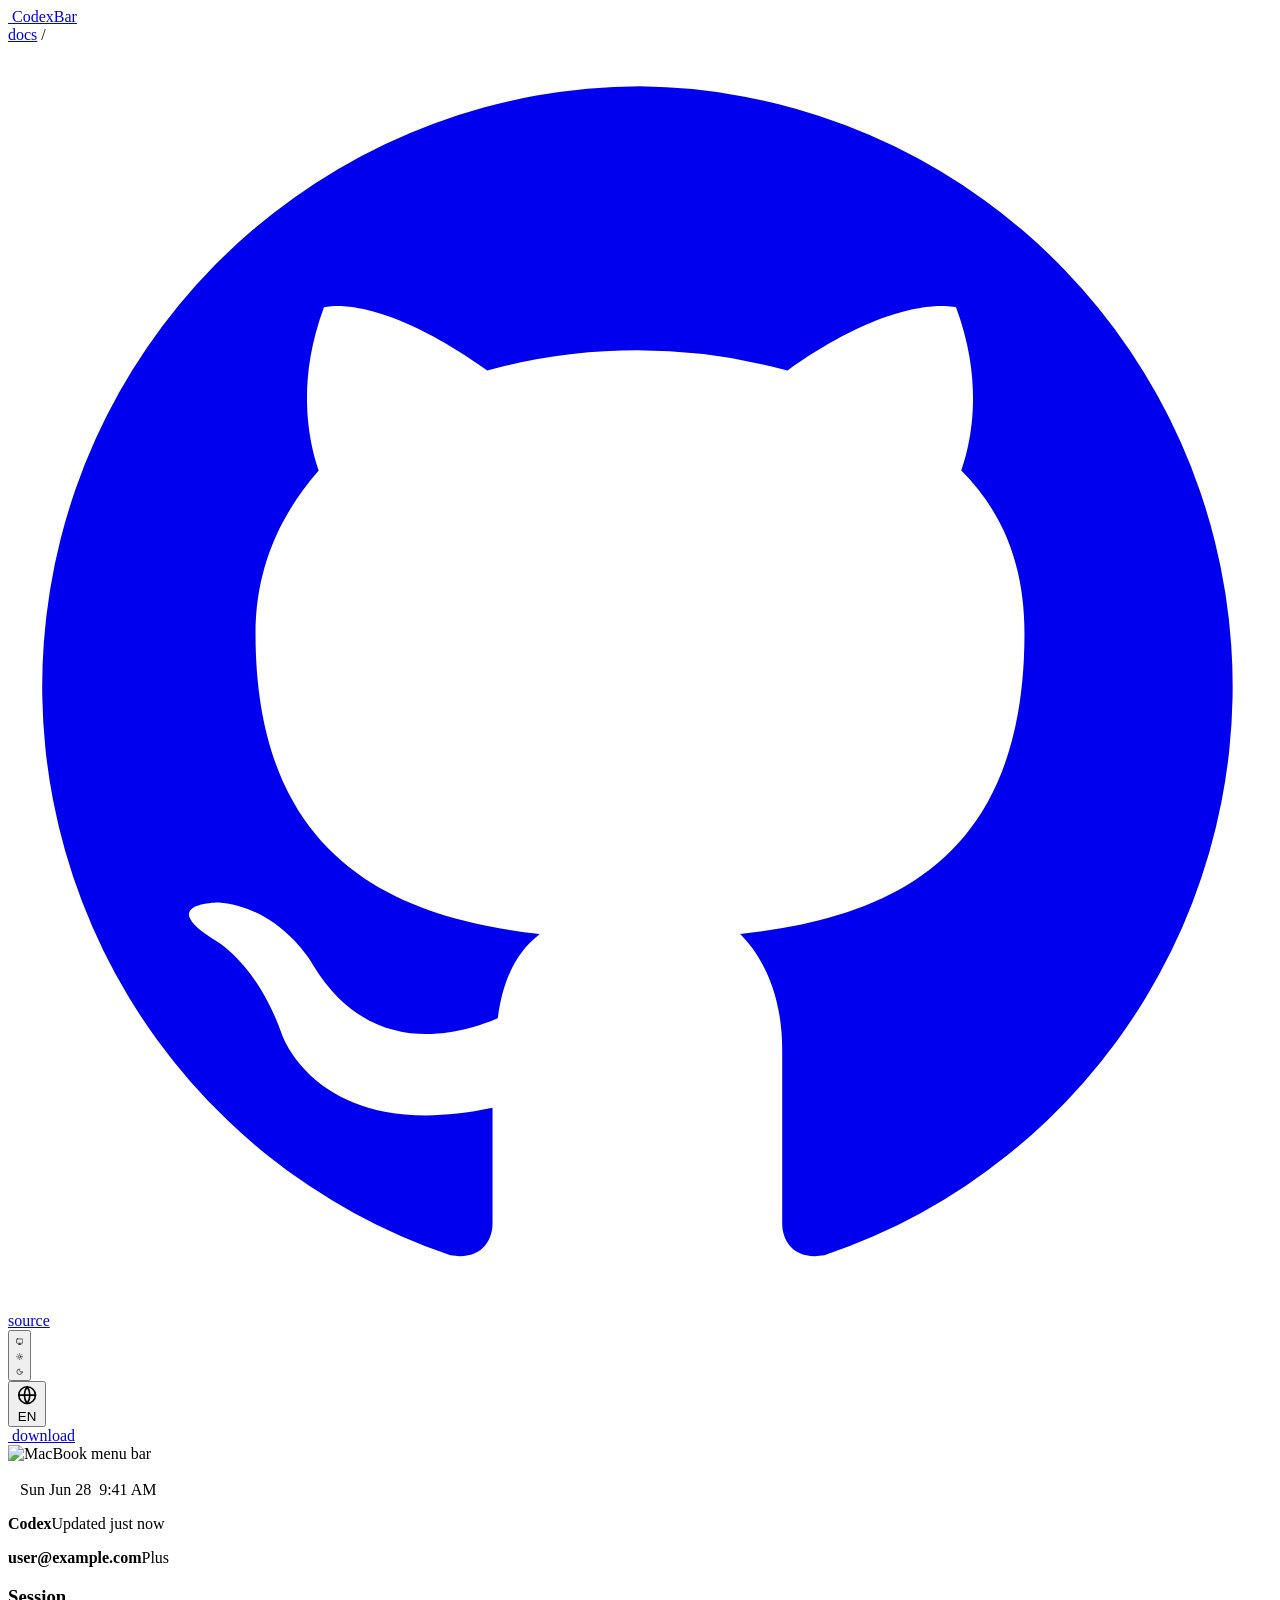
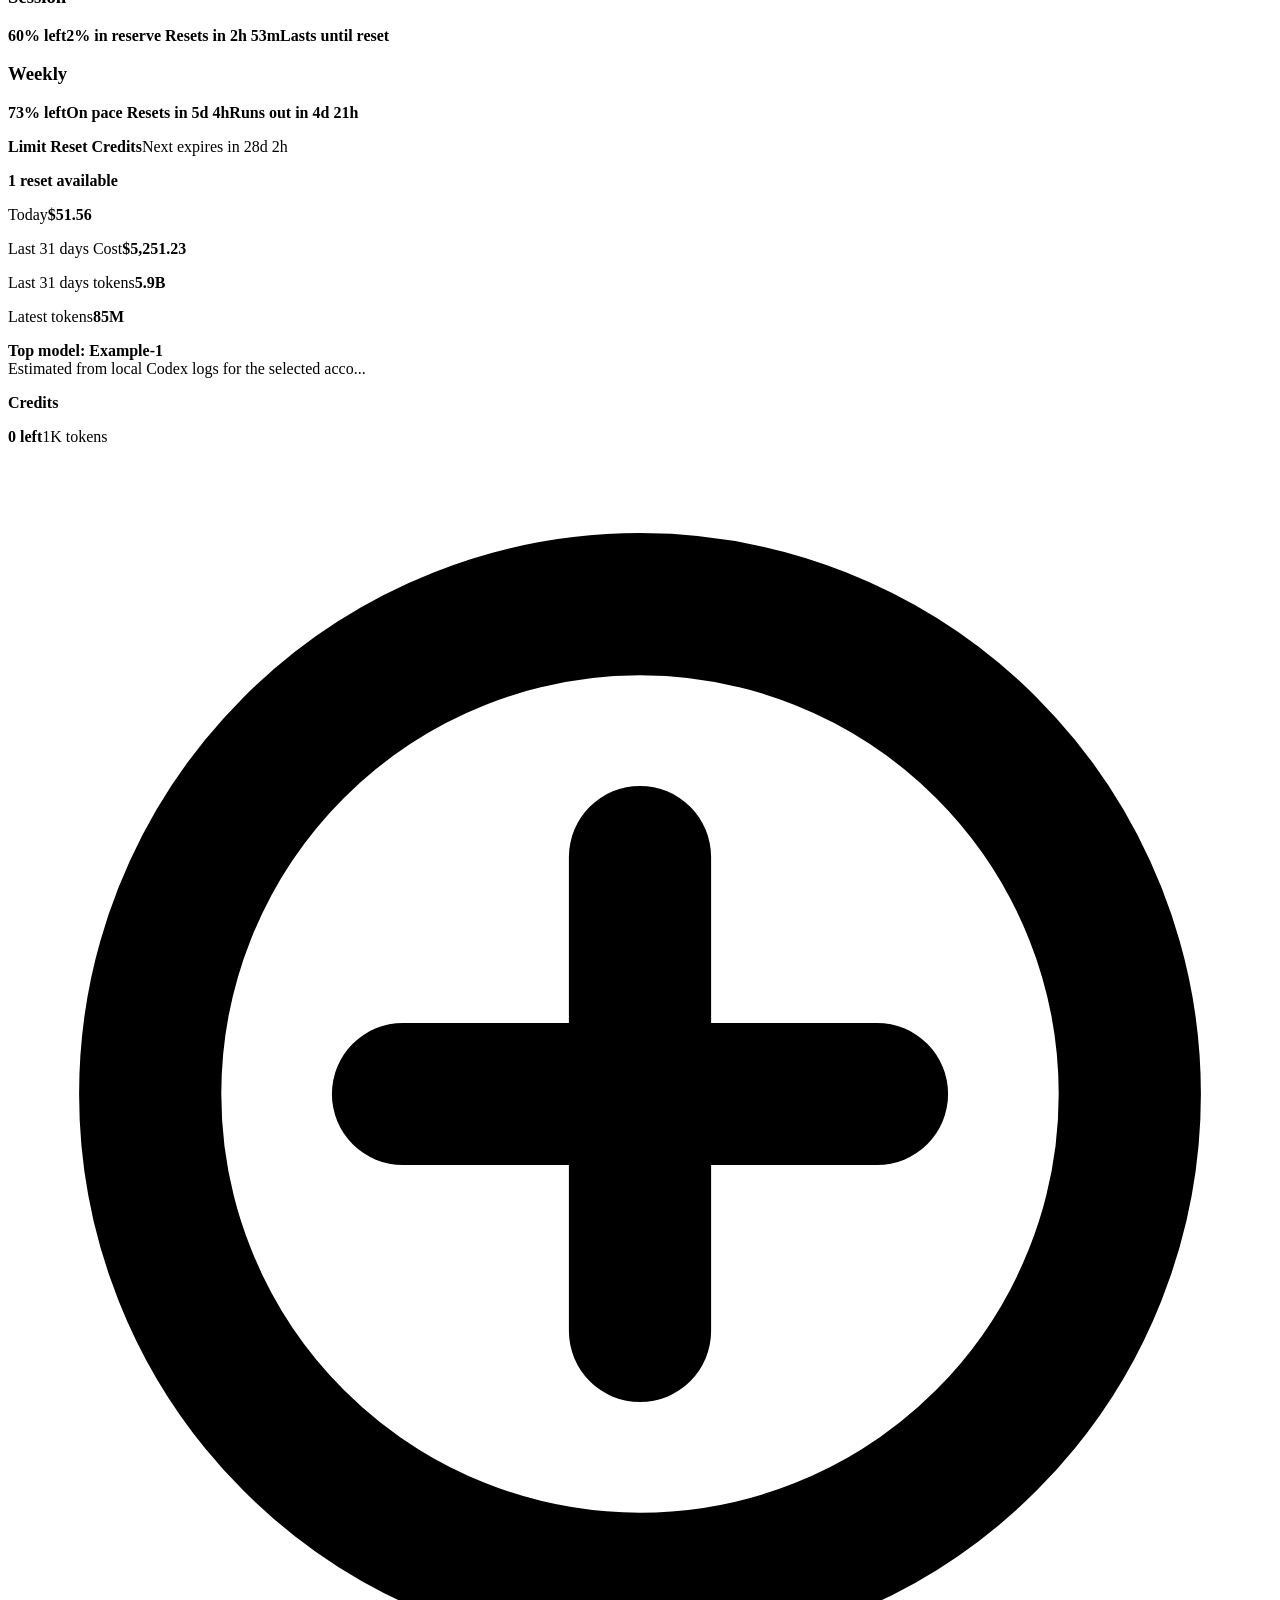
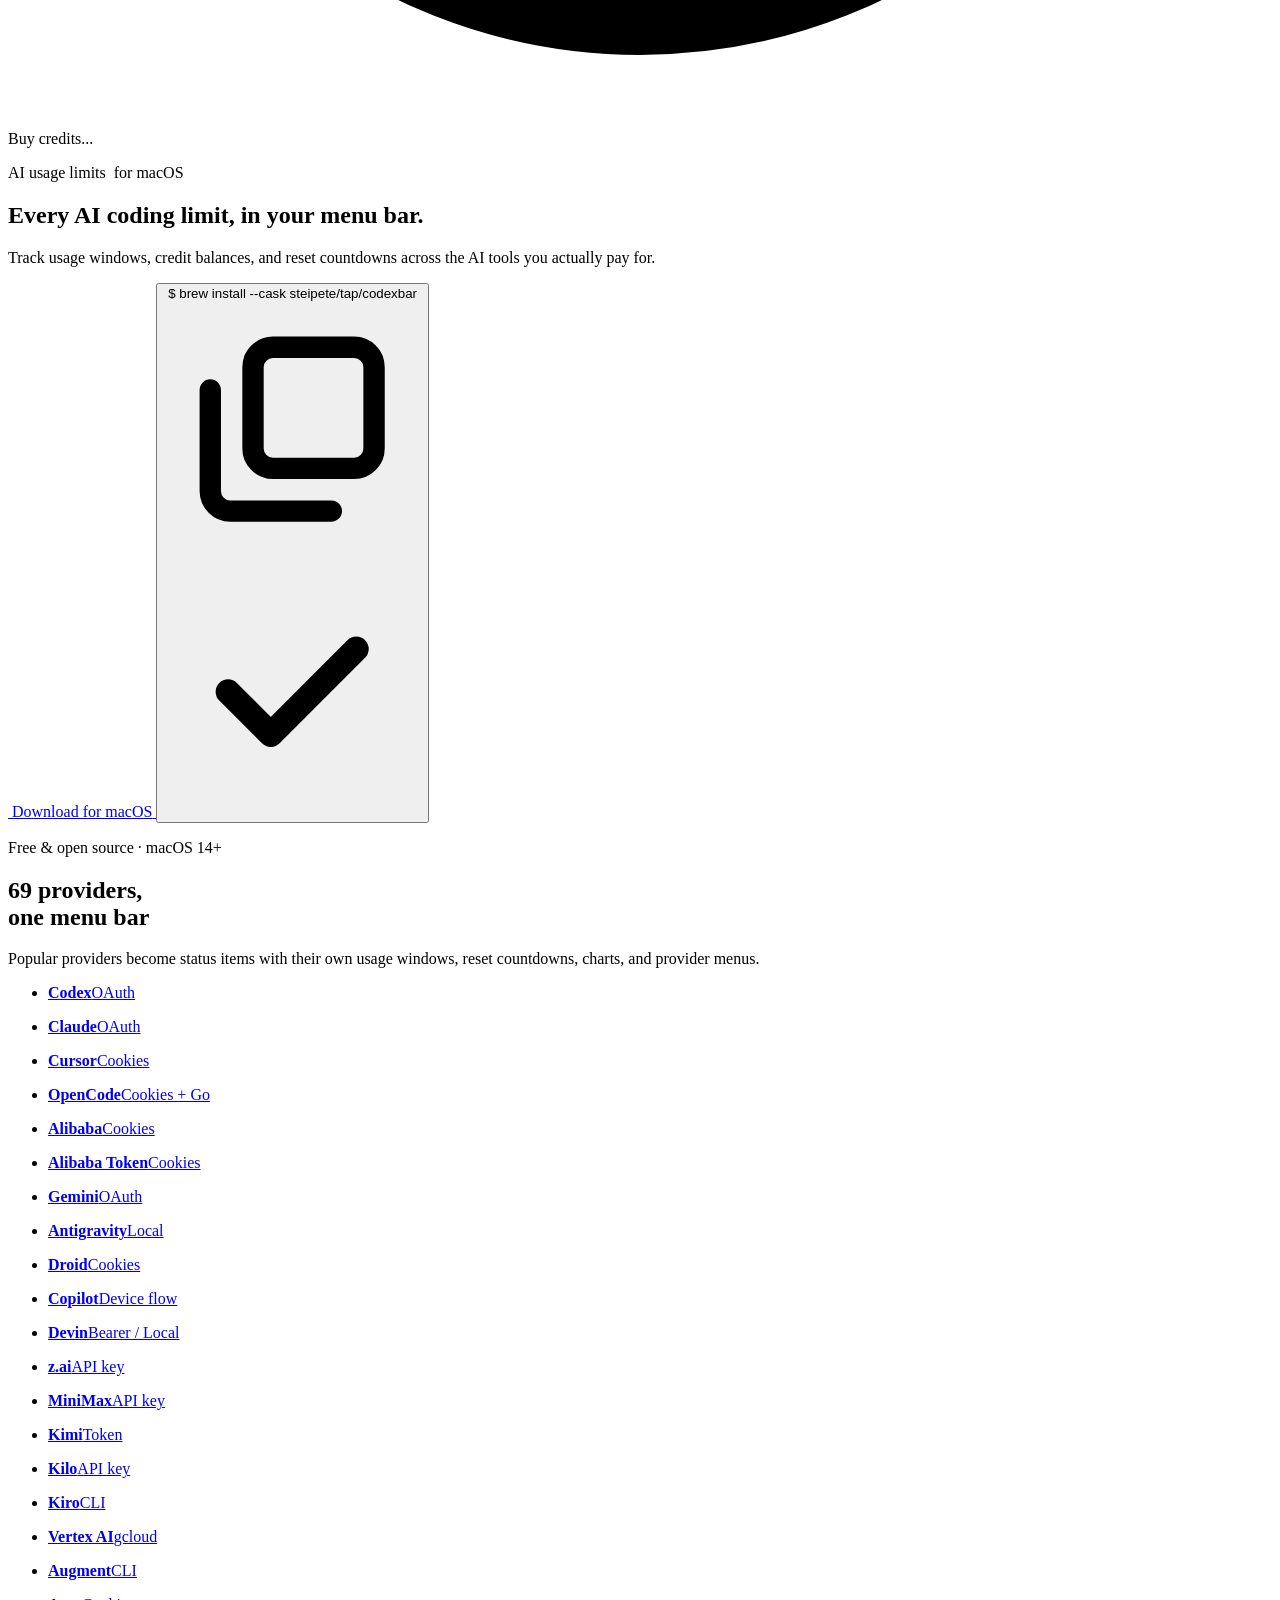
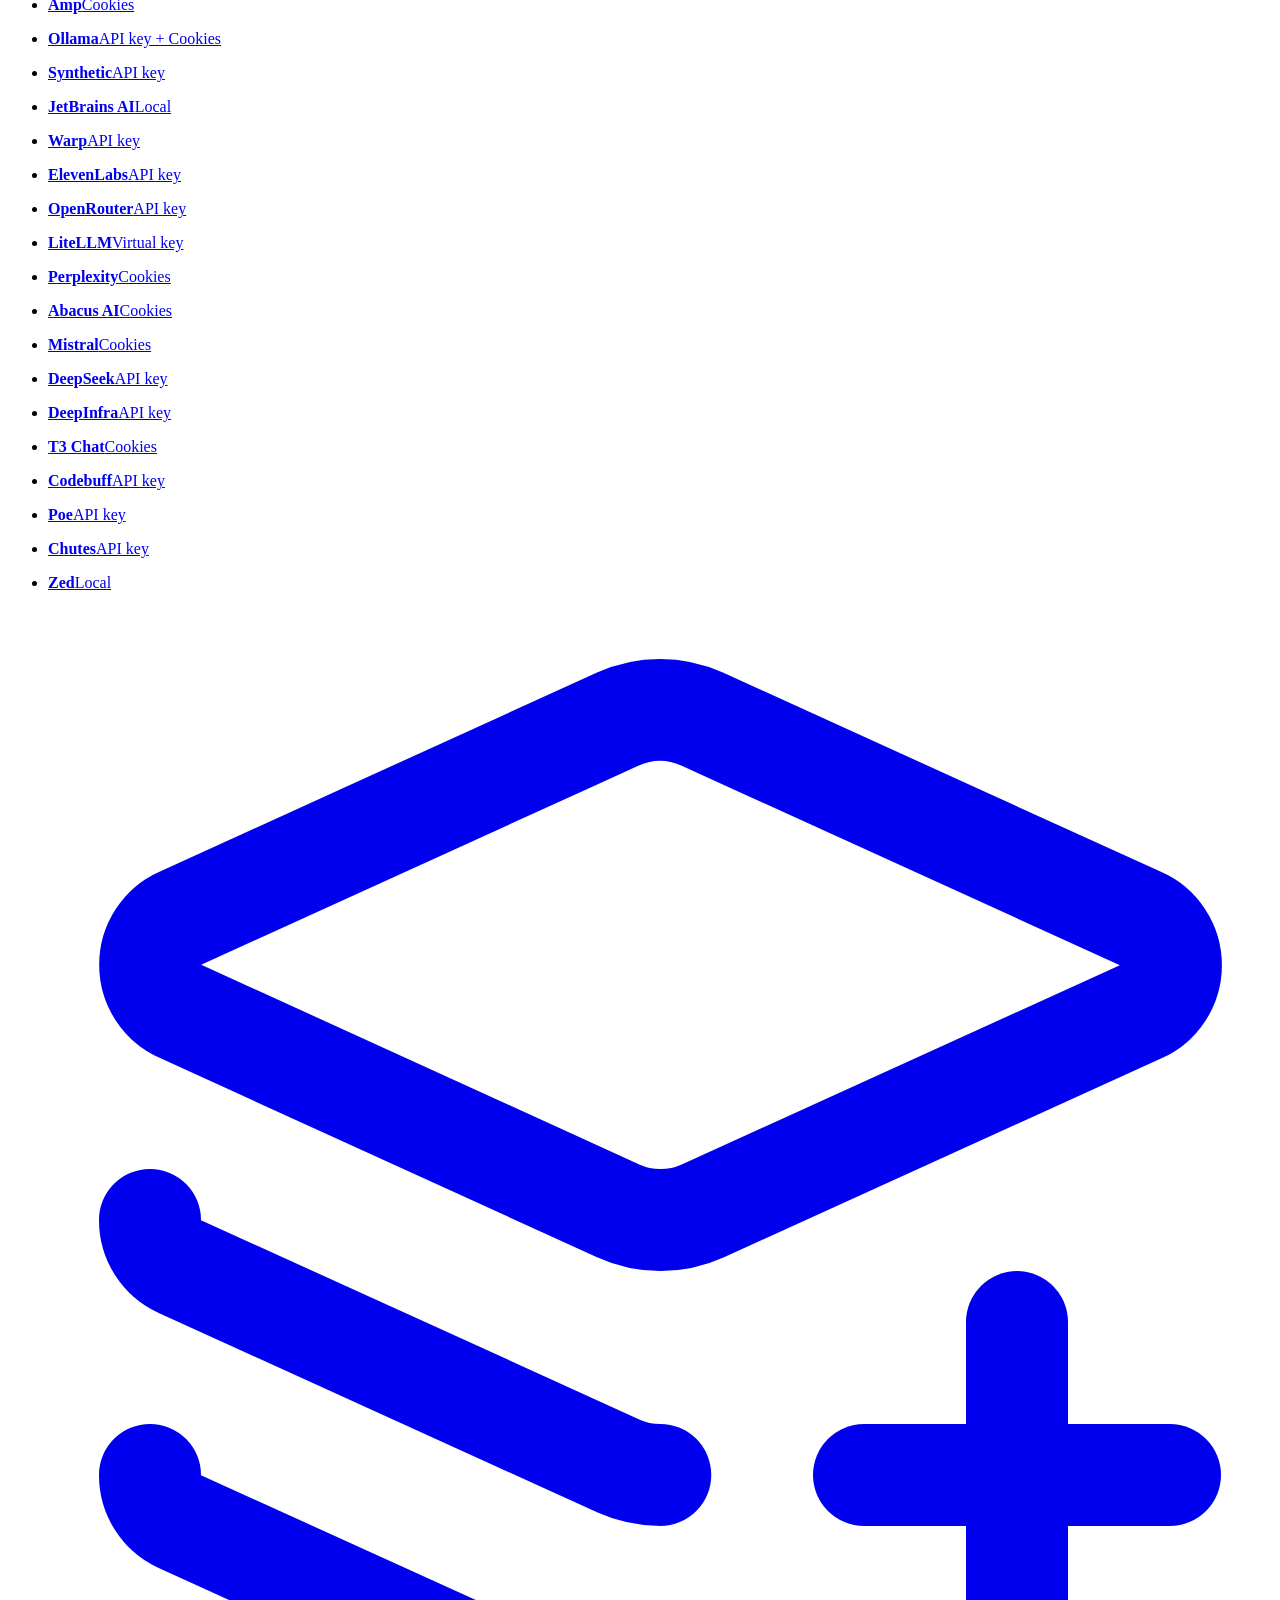
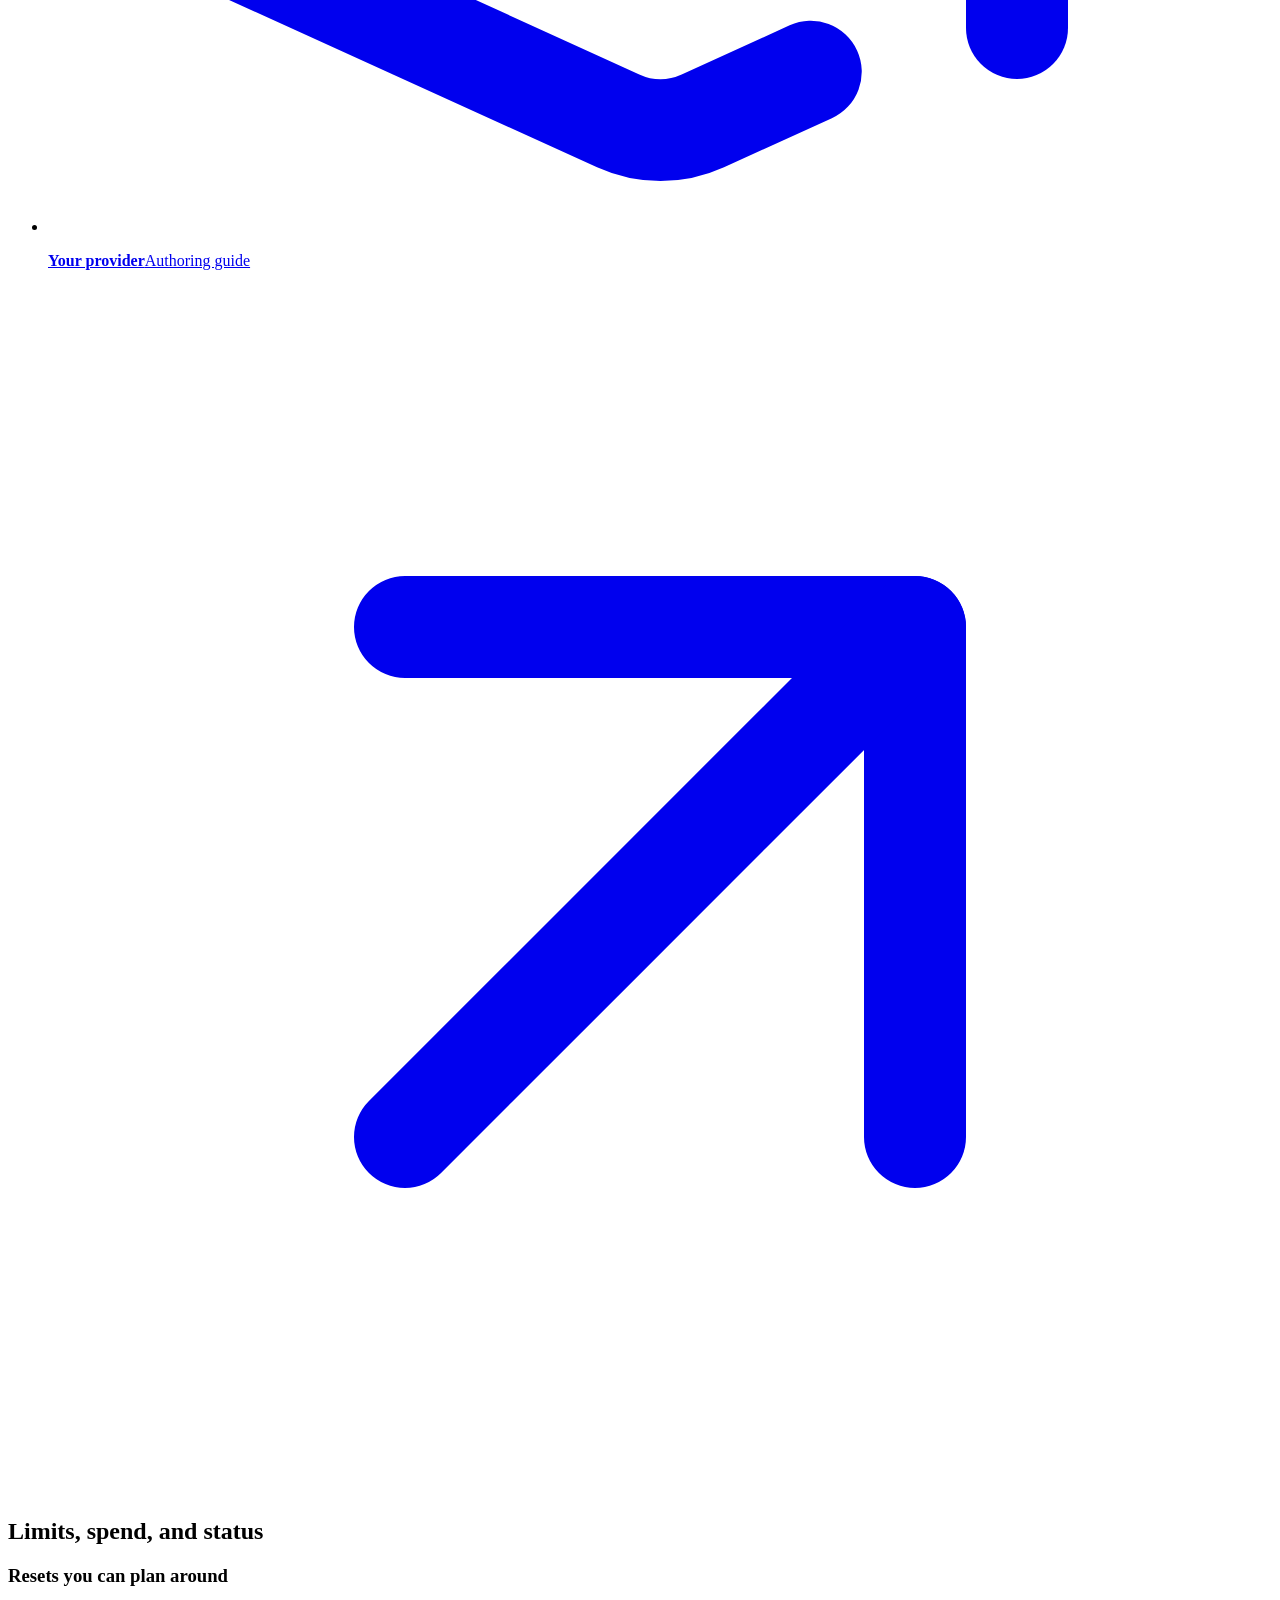
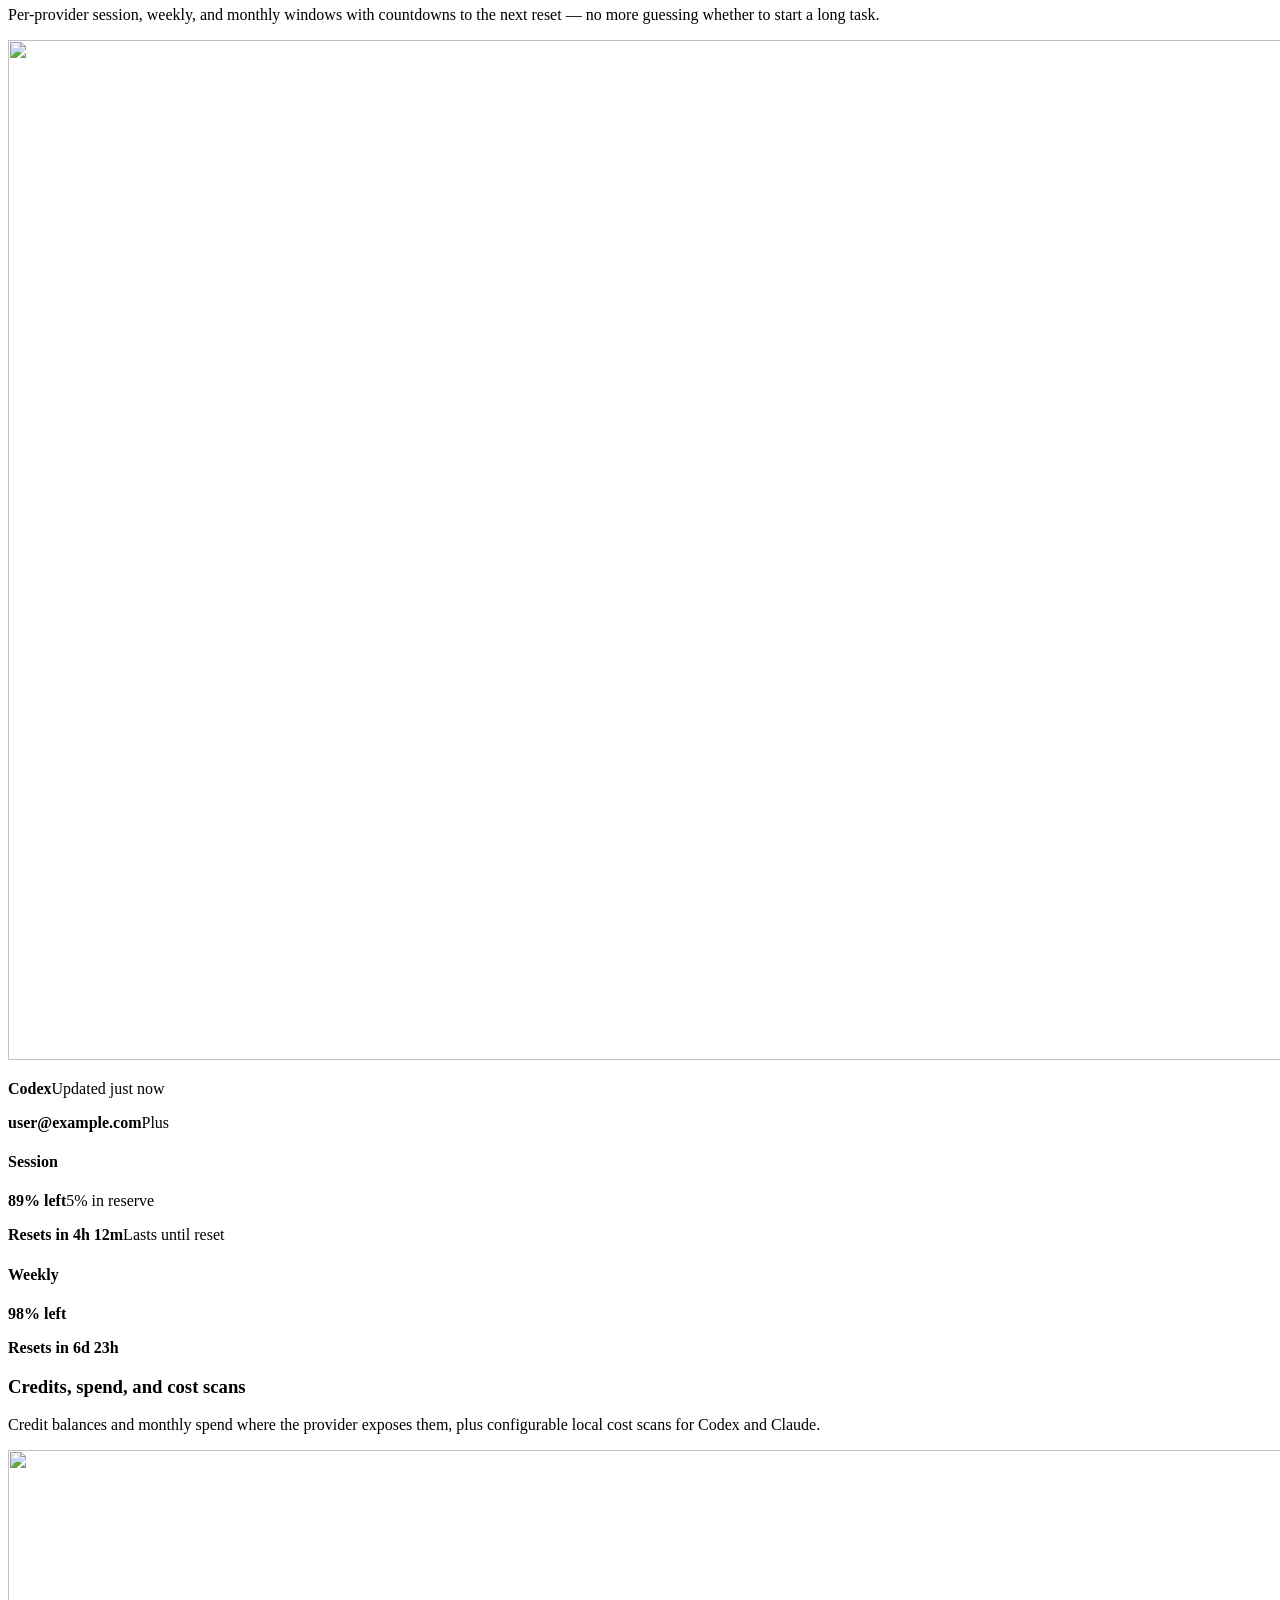
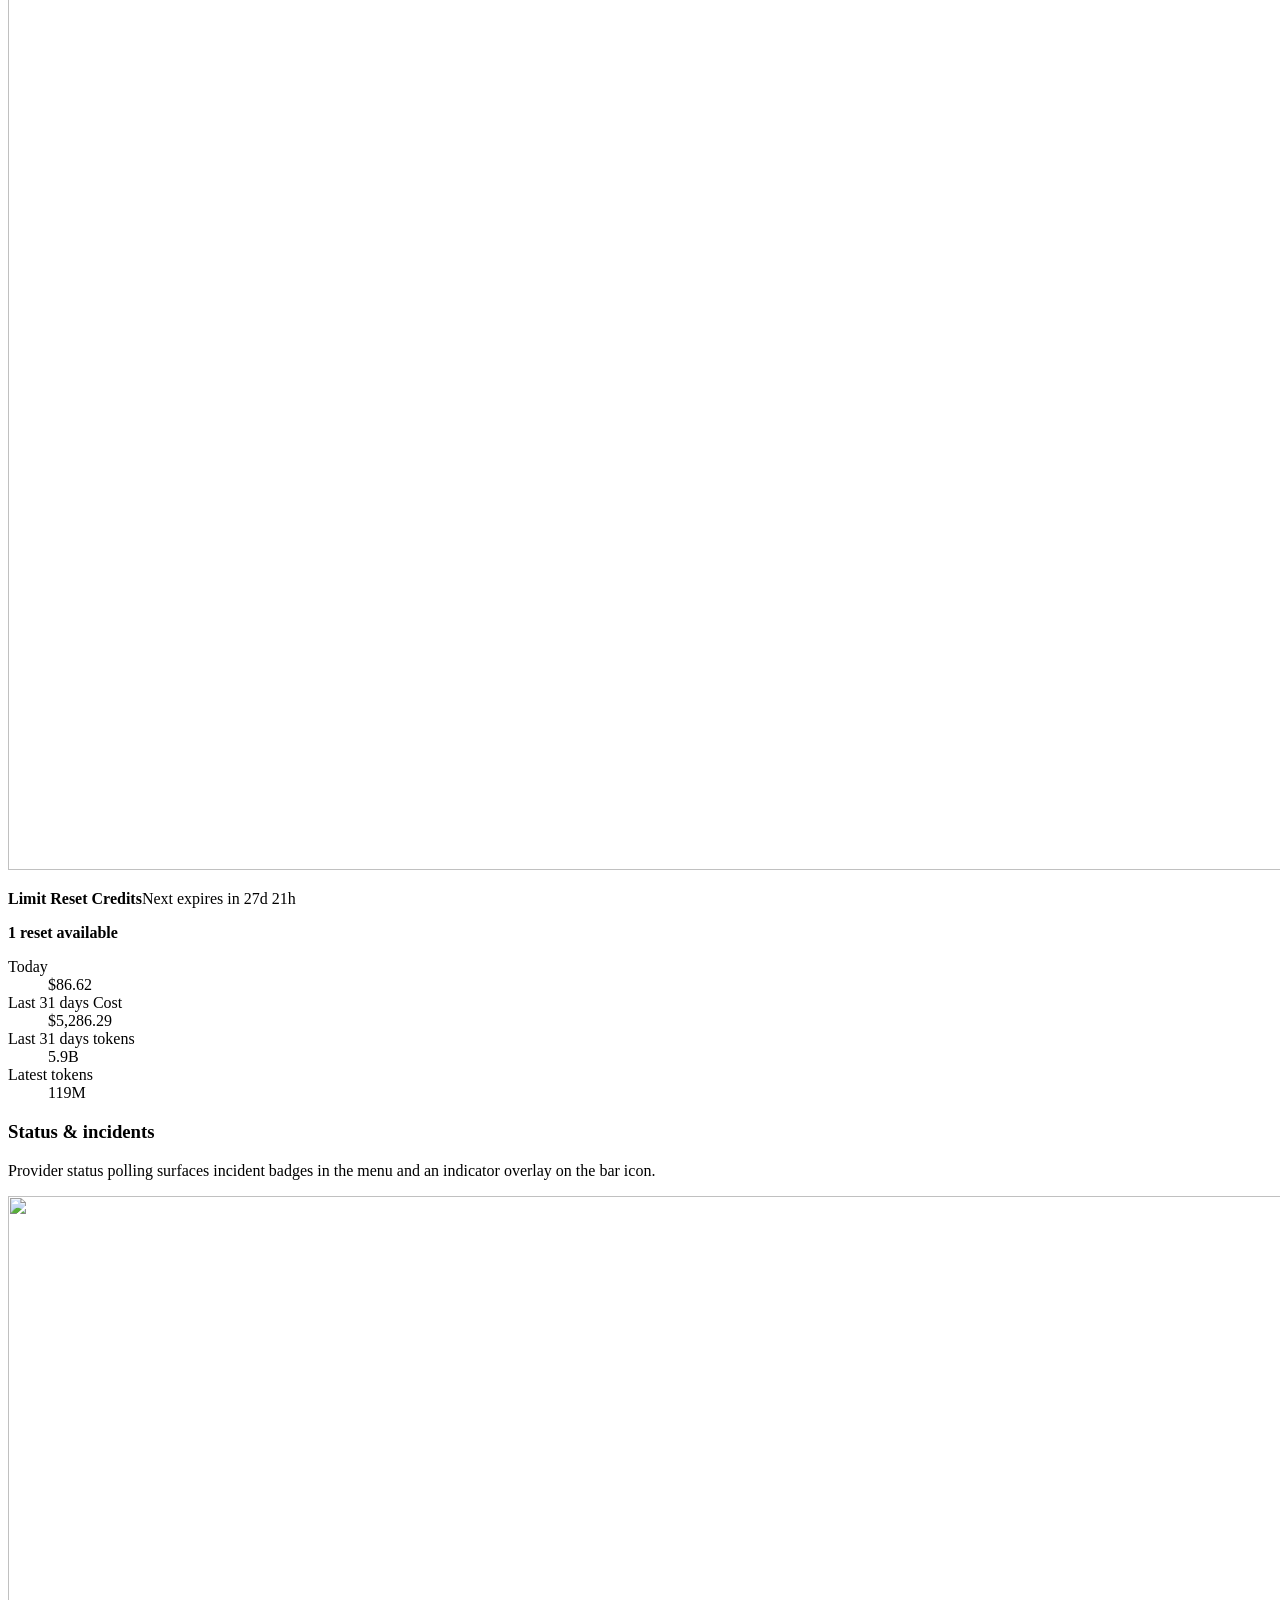
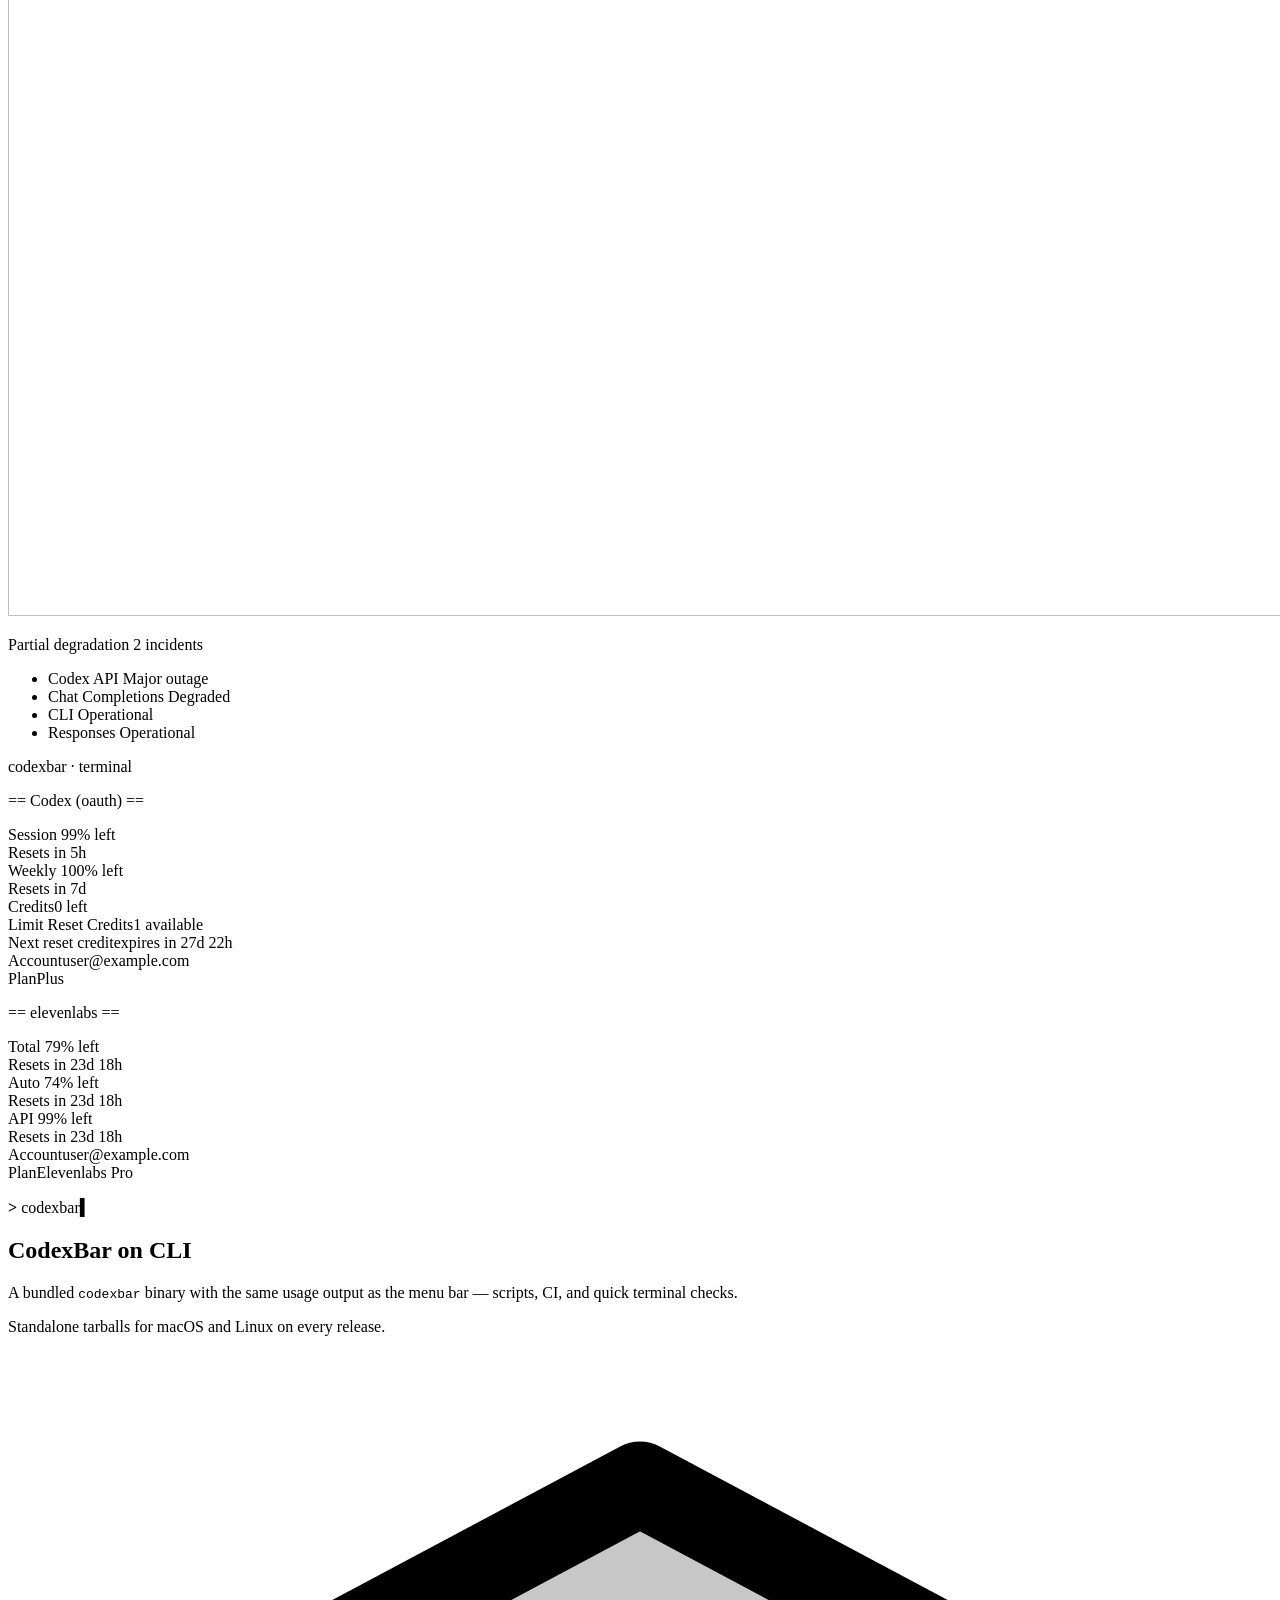
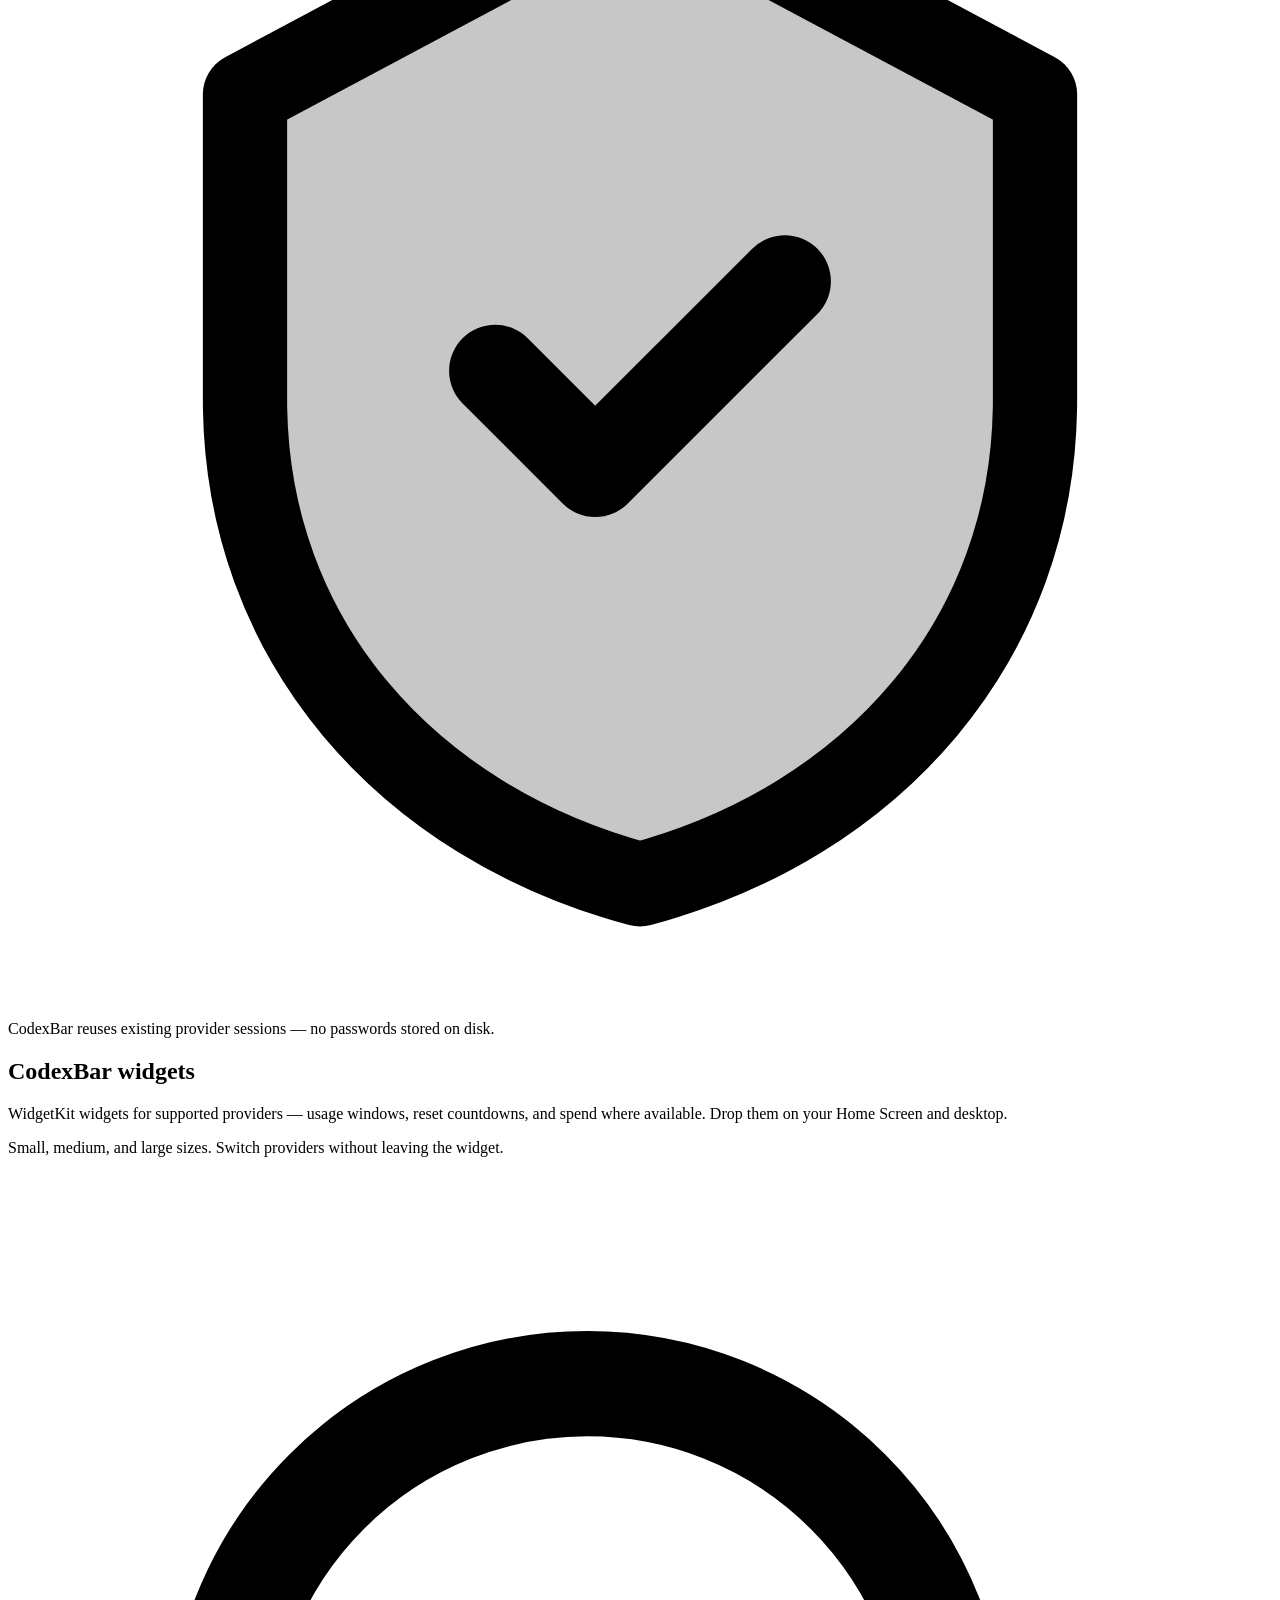
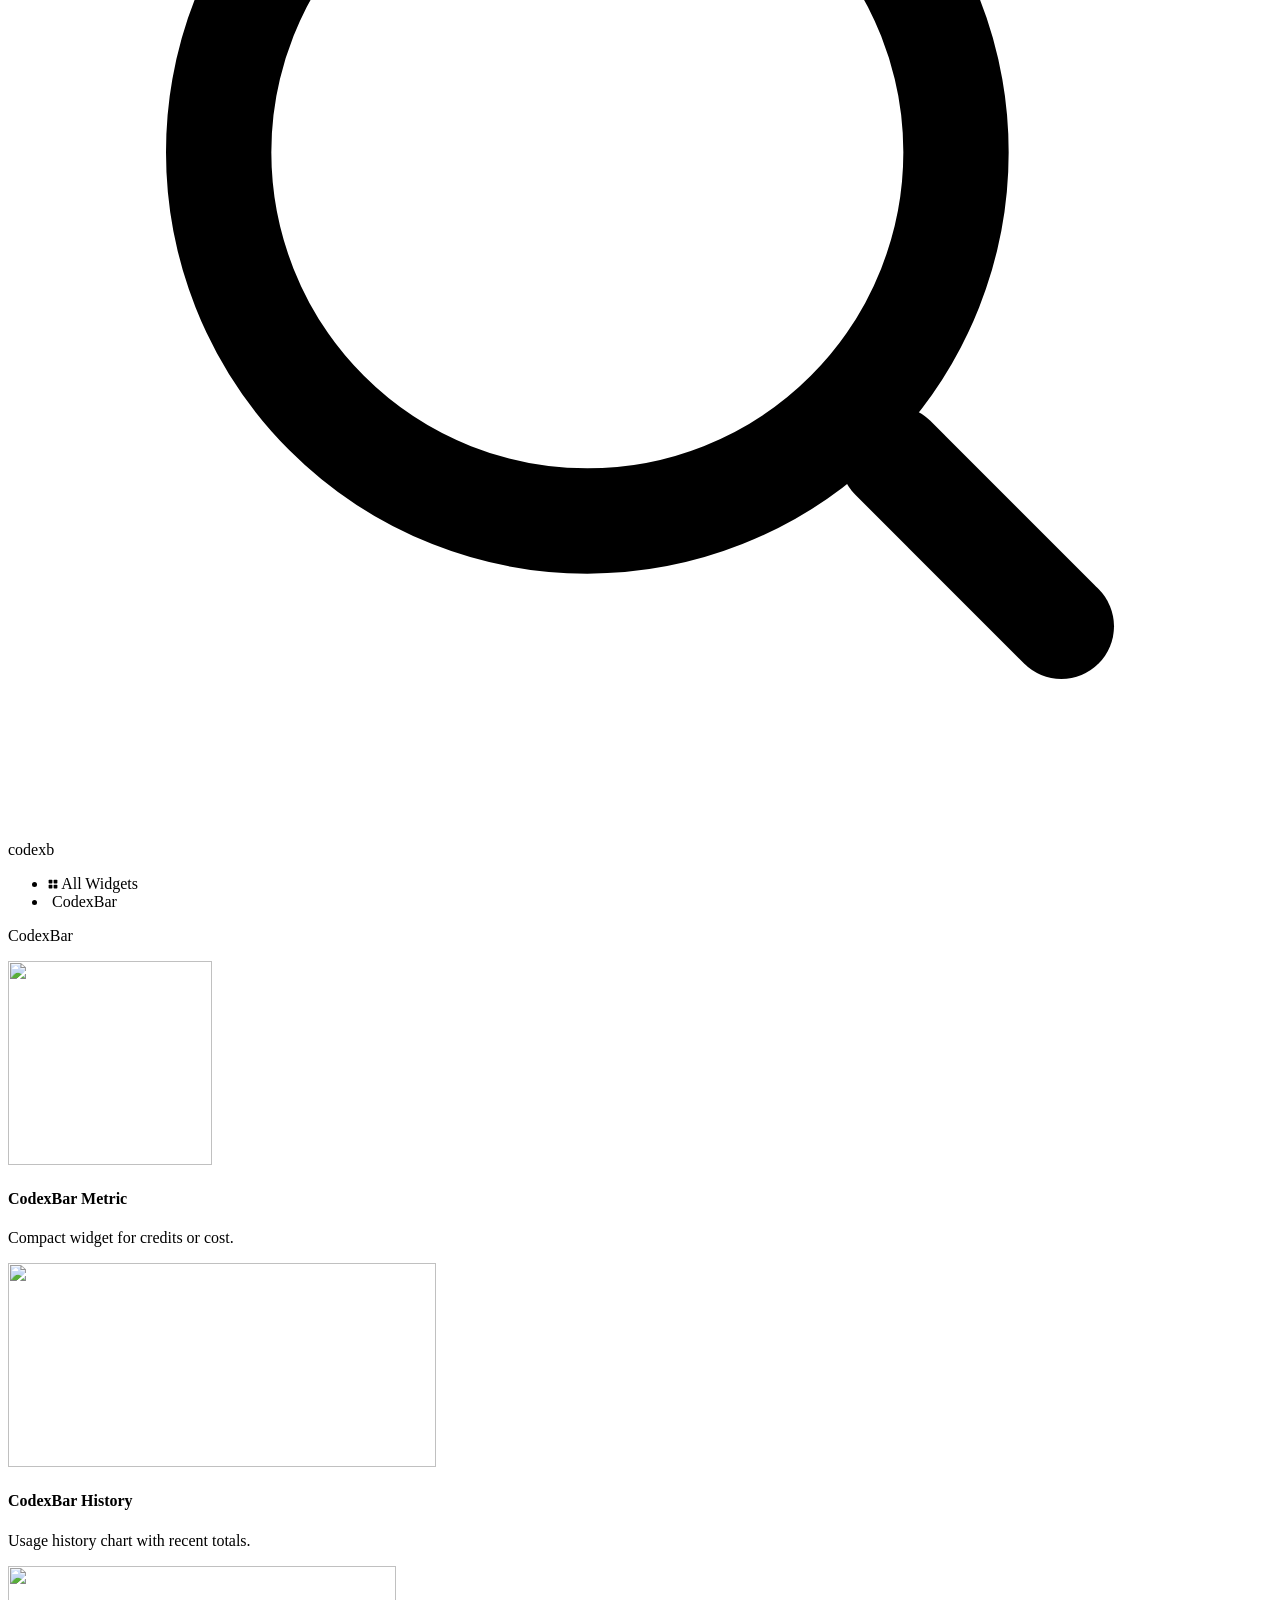
==== commit 428a9746: "Merge branch 'main' into feat/linux-gui" ====
--- a/docs/index.html
+++ b/docs/index.html
@@ -6,7 +6,7 @@
     <title>CodexBar — every AI coding limit, in your menu bar</title>
     <meta
       name="description"
-      content="A tiny macOS menu bar app that tracks AI coding-provider usage windows, credits, costs, and resets across 67 providers — Codex, OpenAI, Claude, Cursor, Gemini, Copilot, LiteLLM, and more."
+      content="A tiny macOS menu bar app that tracks AI coding-provider usage windows, credits, costs, and resets across 69 providers — Codex, OpenAI, Claude, Cursor, Gemini, Copilot, LiteLLM, and more."
     />
     <meta name="theme-color" content="#0a0a0c" />
     <link rel="canonical" href="https://codexbar.app/" />
@@ -37,7 +37,7 @@
     <meta property="og:title" content="CodexBar" />
     <meta
       property="og:description"
-      content="Track usage windows, credits, and resets across 67 AI coding providers from your macOS menu bar."
+      content="Track usage windows, credits, and resets across 69 AI coding providers from your macOS menu bar."
     />
     <meta property="og:type" content="website" />
     <meta property="og:url" content="https://codexbar.app/" />
@@ -293,7 +293,7 @@
         <div class="section-inner">
         <header class="relative z-10 grid gap-5 tablet:grid-cols-[1fr_0.86fr] tablet:items-center">
           <h2 class="provider-reveal max-w-3xl text-balance text-[clamp(2.4rem,4.4vw,5rem)] font-semibold leading-[0.98] tracking-[-0.07em] text-zinc-100">
-            <span data-i18n-rich="providers.title">67 providers,{mobileBreak}one menu bar</span>
+            <span data-i18n-rich="providers.title">69 providers,{mobileBreak}one menu bar</span>
           </h2>
           <p class="provider-reveal max-w-2xl text-[clamp(1rem,1.35vw,1.28rem)] leading-[1.45] tracking-[-0.035em] text-zinc-400" style="--reveal-delay: 70ms">
             <span data-i18n="providers.description">Popular providers become status items with their own usage windows, reset countdowns, charts, and provider menus.</span>
